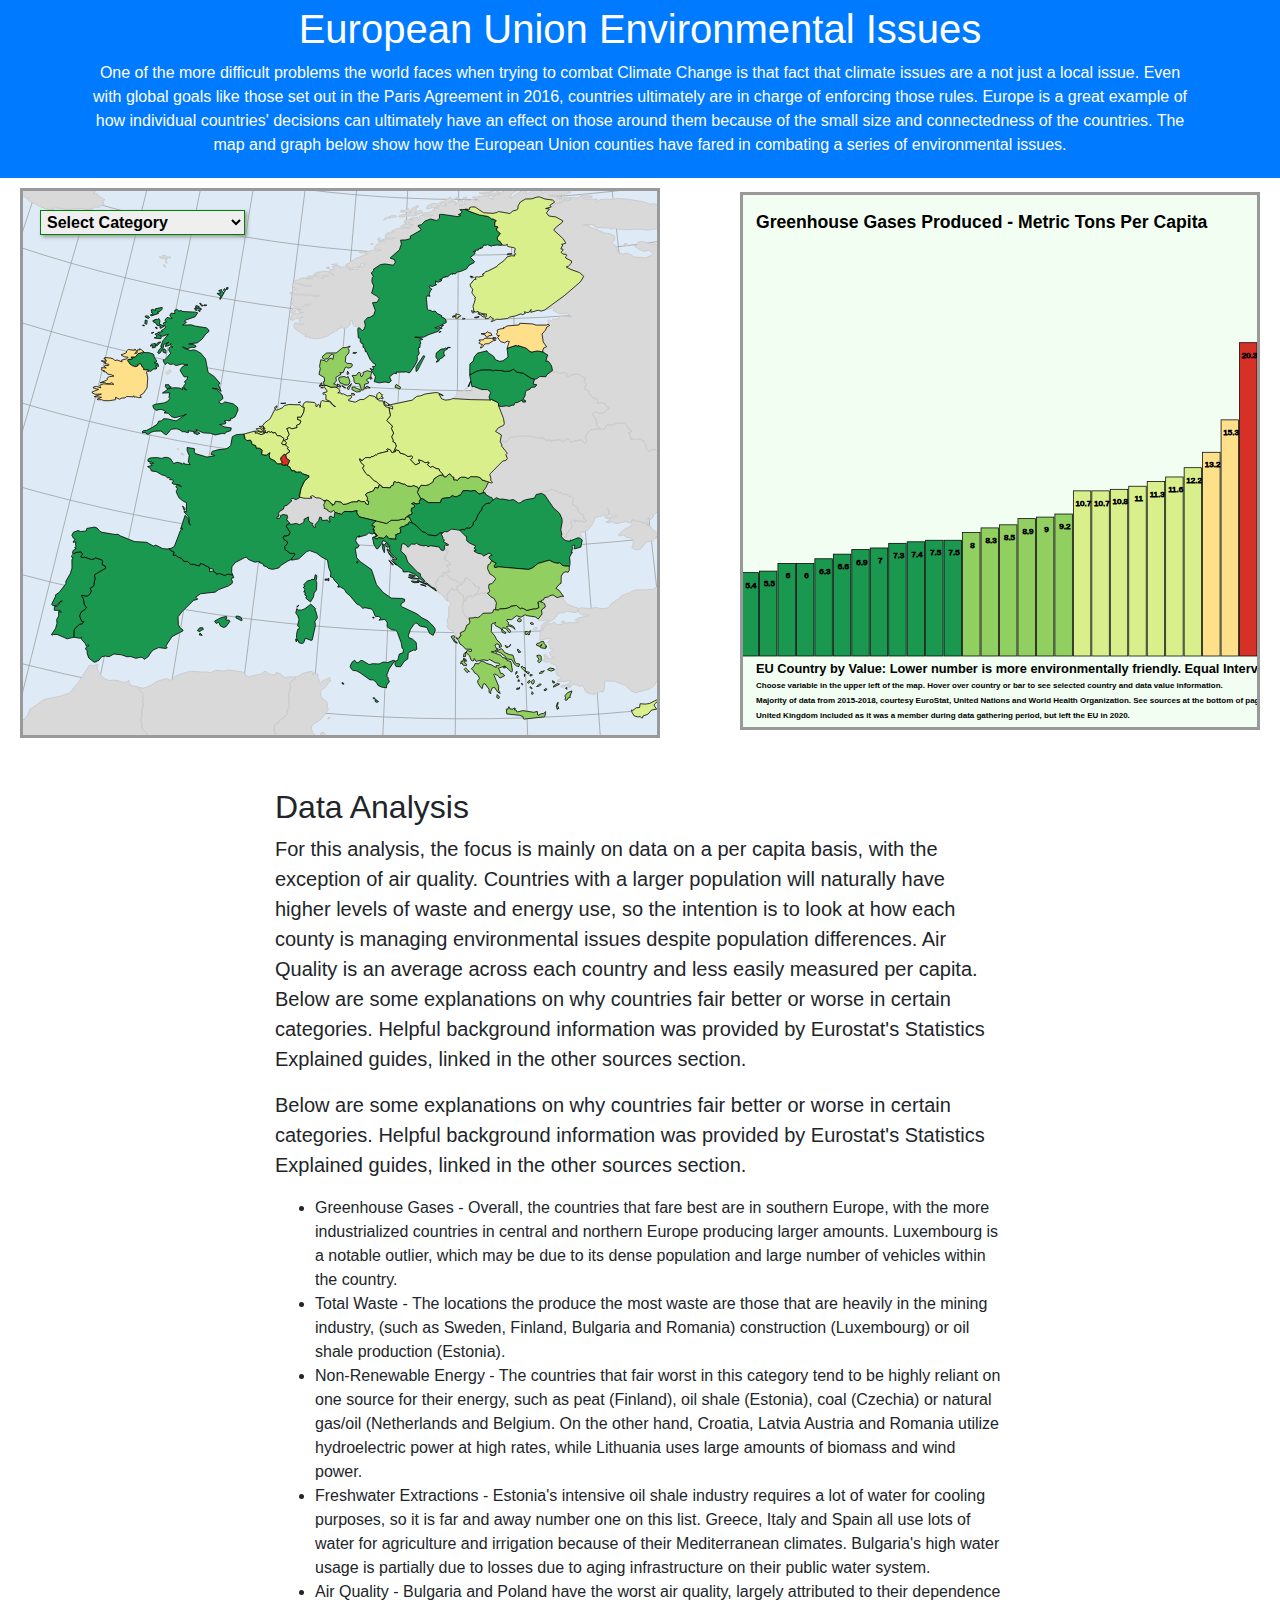
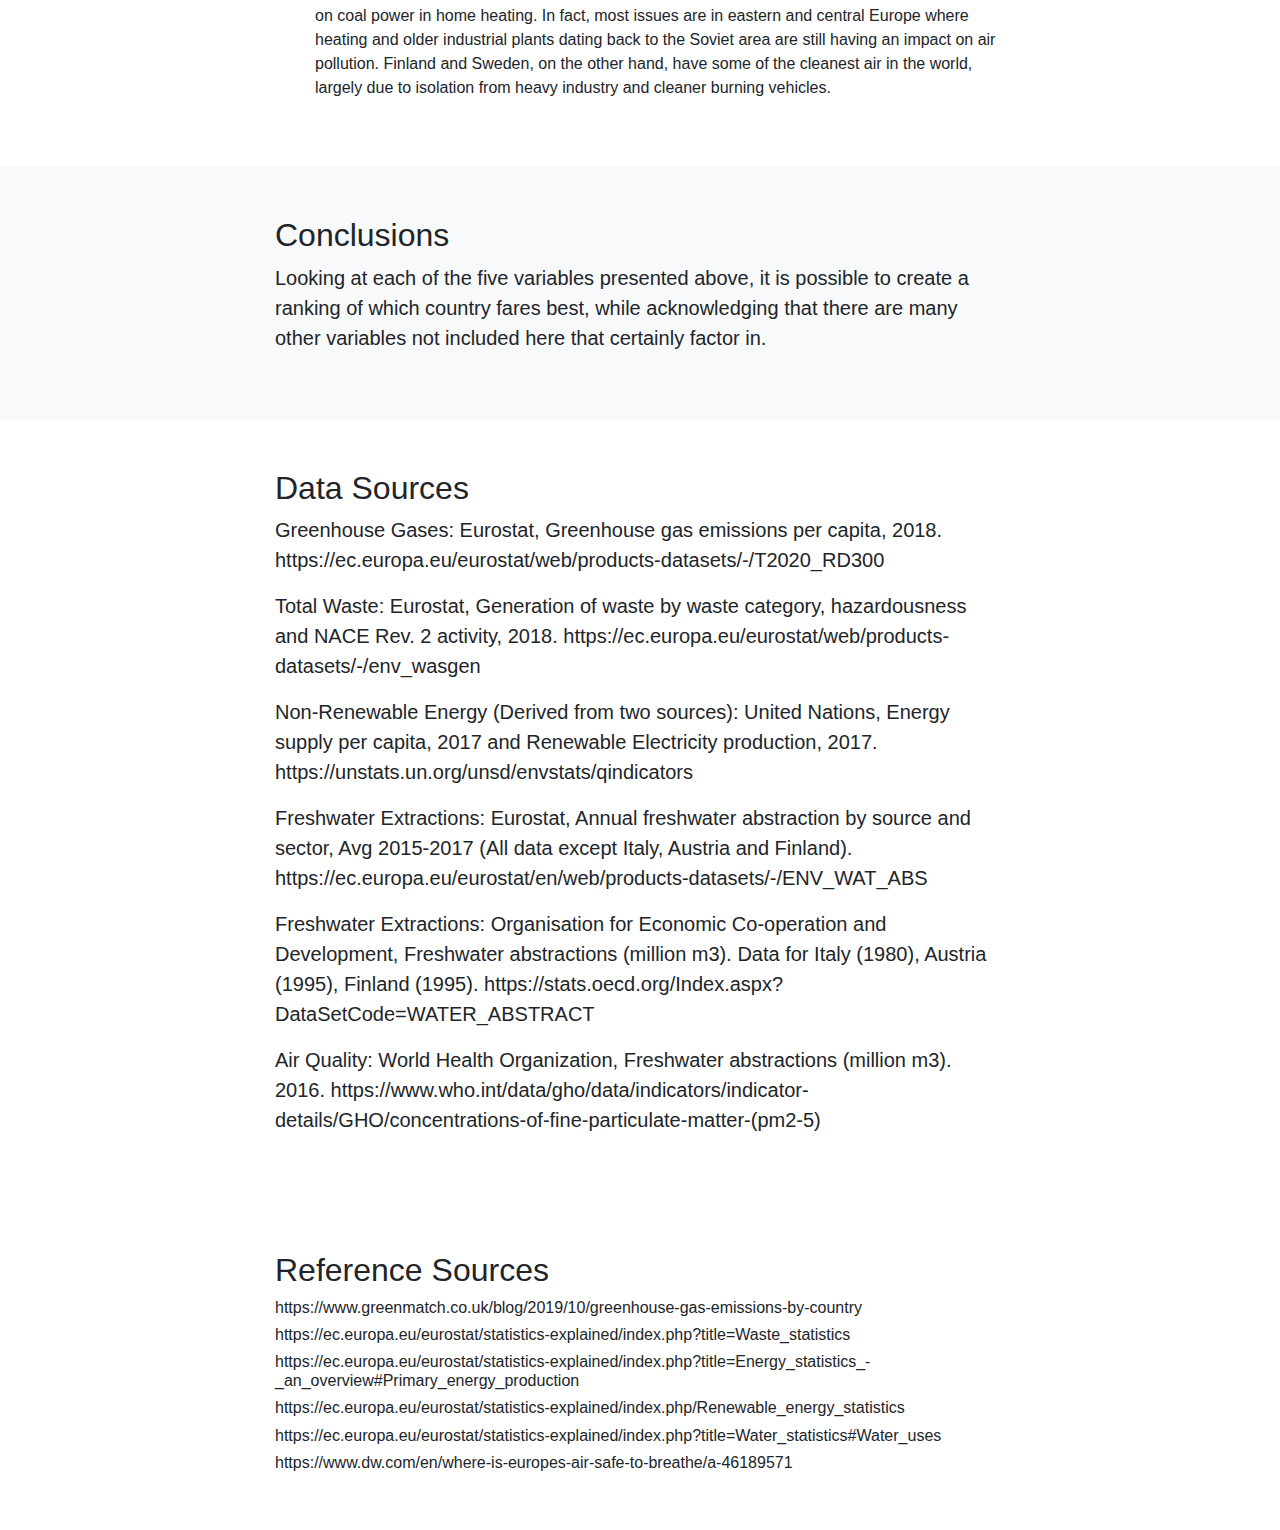
==== index.html @ 2bb3b0db "Remove Total Energy, Add Sources" ====
<!DOCTYPE html>
<html lang="en">
	<head>
		<meta charset="utf-8">
		<meta name="viewport" content="width=device-width">
        <meta name="description" content="">
        <meta name="author" content="">
		<title>EU Environmental Rankings</title>

		<!--put your external stylesheet links here-->
        <!-- Bootstrap core CSS -->
        <link href="vendor/bootstrap/css/bootstrap.min.css" rel="stylesheet">

  <!-- Custom styles for this template -->
        <link href="css/scrolling-nav.css" rel="stylesheet">
		<link rel="stylesheet" href="css/style.css">
		<!--[if IE<9]>
			<link rel="stylesheet" href="css/style.ie.css">
		<![endif]-->
	</head>

	<body>

        <header class="bg-primary text-white">
            <div class="container text-center">
                <h1>European Union Environmental Issues</h1>
                    
                <p id="Welcome"> One of the more difficult problems the world faces when trying to combat Climate Change is that fact that climate issues are a not just a local issue. Even with global goals like those set out in the Paris Agreement in 2016, countries ultimately are in charge of enforcing those rules. Europe is a great example of how individual countries' decisions can ultimately have an effect on those around them because of the small size and connectedness of the countries. The map and graph below show how the European Union counties have fared in combating a series of environmental issues.
              
            </div>
        </header>
        
        <div class="mapContainer">

        </div>
        
        <section id="about">
    <div class="container">
      <div class="row">
        <div class="col-lg-8 mx-auto">
          <h2>Data Analysis</h2>
          <p class="lead">For this analysis, the focus is mainly on data on a per capita basis, with the exception of air quality. Countries with a larger population will naturally have higher levels of waste and energy use, so the intention is to look at how each county is managing environmental issues despite population differences. Air Quality is an average across each country and less easily measured per capita. Below are some explanations on why countries fair better or worse in certain categories. Helpful background information was provided by Eurostat's Statistics Explained guides, linked in the other sources section.</p>
        
          <p class="lead">Below are some explanations on why countries fair better or worse in certain categories. Helpful background information was provided by Eurostat's Statistics Explained guides, linked in the other sources section.</p>
            
          <ul>
            <li>Greenhouse Gases - Overall, the countries that fare best are in southern Europe, with the more industrialized countries in central and northern Europe producing larger amounts. Luxembourg is a notable  outlier, which may be due to its dense population and large number of vehicles within the country.</li>
              
            <li>Total Waste - The locations the produce the most waste are those that are heavily in the mining industry, (such as Sweden, Finland, Bulgaria and Romania) construction (Luxembourg) or oil shale production (Estonia).</li>
              
            <li>Non-Renewable Energy - The countries that fair worst in this category tend to be highly reliant on one source for their energy, such as peat (Finland), oil shale (Estonia), coal (Czechia) or natural gas/oil (Netherlands and Belgium. On the other hand, Croatia, Latvia Austria and Romania utilize hydroelectric power at high rates, while Lithuania uses large amounts of biomass and wind power. </li>
              
            <li>Freshwater Extractions - Estonia's intensive oil shale industry requires a lot of water for cooling purposes, so it is far and away number one on this list. Greece, Italy and Spain all use lots of water for agriculture and irrigation because of their Mediterranean climates. Bulgaria's high water usage is partially due to losses due to aging infrastructure on their public water system.</li>
            
            <li>Air Quality - Bulgaria and Poland have the worst air quality, largely attributed to their dependence on coal power in home heating. In fact, most issues are in eastern and central Europe where heating and older industrial plants dating back to the Soviet area are still having an impact on air pollution. Finland and Sweden, on the other hand, have some of the cleanest air in the world, largely due to isolation from heavy industry and cleaner burning vehicles.</li>
            
          </ul>
        </div>
      </div>
    </div>
  </section>
        
    <section id="services" class="bg-light">
    <div class="container">
      <div class="row">
        <div class="col-lg-8 mx-auto">
          <h2>Conclusions</h2>
          <p class="lead">Looking at each of the five variables presented above, it is possible to create a ranking of which country fares best, while acknowledging that there are many other variables not included here that certainly factor in.</p>
        </div>
      </div>
    </div>
  </section>
        
<section id="contact">
    <div class="container">
      <div class="row">
        <div class="col-lg-8 mx-auto">
          <h2>Data Sources</h2>
          <p class="lead">Greenhouse Gases: Eurostat, Greenhouse gas emissions per capita, 2018. https://ec.europa.eu/eurostat/web/products-datasets/-/T2020_RD300 </p>
          <p class="lead">Total Waste: Eurostat, Generation of waste by waste category, hazardousness and NACE Rev. 2 activity, 2018. https://ec.europa.eu/eurostat/web/products-datasets/-/env_wasgen </p>
          <p class="lead">Non-Renewable Energy (Derived from two sources): United Nations, Energy supply per capita, 2017 and Renewable Electricity production, 2017. https://unstats.un.org/unsd/envstats/qindicators</p>
          <p class="lead">Freshwater Extractions: Eurostat, Annual freshwater abstraction by source and sector, Avg 2015-2017 (All data except Italy, Austria and Finland). https://ec.europa.eu/eurostat/en/web/products-datasets/-/ENV_WAT_ABS</p> 
          <p class="lead">Freshwater Extractions: Organisation for Economic Co-operation and Development, Freshwater abstractions (million m3). Data for Italy (1980), Austria (1995), Finland (1995). https://stats.oecd.org/Index.aspx?DataSetCode=WATER_ABSTRACT</p>
          <p class="lead">Air Quality: World Health Organization, Freshwater abstractions (million m3). 2016. https://www.who.int/data/gho/data/indicators/indicator-details/GHO/concentrations-of-fine-particulate-matter-(pm2-5)</p>
          
            
        </div>
      </div>
    </div>
  </section>
        
<section id="contact">
    <div class="container">
      <div class="row">
        <div class="col-lg-8 mx-auto">
          <h2>Reference Sources</h2>
          <p class="h6">https://www.greenmatch.co.uk/blog/2019/10/greenhouse-gas-emissions-by-country</p>
          <p class="h6">https://ec.europa.eu/eurostat/statistics-explained/index.php?title=Waste_statistics</p>
          <p class="h6">https://ec.europa.eu/eurostat/statistics-explained/index.php?title=Energy_statistics_-_an_overview#Primary_energy_production</p>
          <p class="h6">https://ec.europa.eu/eurostat/statistics-explained/index.php/Renewable_energy_statistics</p>
          <p class="h6">https://ec.europa.eu/eurostat/statistics-explained/index.php?title=Water_statistics#Water_uses</p>
          <p class="h6">https://www.dw.com/en/where-is-europes-air-safe-to-breathe/a-46189571</p>
        </div>
      </div>
    </div>
  </section>
		<!--you can also use this space for internal scripts or stylesheets;
		place these within <script> or <style> tags-->

		<!--put your external script links here-->
		<script type="text/javascript" src="lib/jquery-3.5.1.js"></script>
        <script type="text/javascript" src="lib/d3_v4/d3.js"></script>
        <script type="text/javascript" src="lib/d3-queue/d3-queue.js"></script>
        <script type="text/javascript" src="lib/d3-collection/d3-collection.js"></script>
        <script type="text/javascript" src="lib/d3-request/d3-request.js"></script>
        <script type="text/javascript" src="lib/topojson/topojson.js"></script>
		<script type="text/javascript" src="js/main.js"></script>
	</body>
</html>
---- css/scrolling-nav.css ----
/*!
 * Start Bootstrap - Scrolling Nav (https://startbootstrap.com/template/scrolling-nav)
 * Copyright 2013-2020 Start Bootstrap
 * Licensed under MIT (https://github.com/StartBootstrap/startbootstrap-scrolling-nav/blob/master/LICENSE)
 */
header {
  padding: 5px 0 5px;
}

section {
  padding: 50px 0;
}
---- css/style.css ----
/* Stylesheet by Greg Grube, 2020 */
.regional {
    fill: #d9d9d9;
    stroke: #CCC;
    stroke-width: 1px;
}

.EuropeanUnionCountries {
    stroke: #000;
    stroke-width: 0.75px;
    stroke-linecap: round;
}

.gratLines {
    fill: none;
    stroke: #999;
    stroke-width: 0.75px;
}

.gratBackground {
    fill: #deebf7;
}

.map {
    border: medium solid #999;
    margin: 10px 0 0 20px;
}

.chart {
    float: right;
    margin: 10px 20px 0 0;
}

.numbers {
    fill: black;
    stroke: #000;
    stroke-width: 0.75px;
    font-family: sans-serif;
    font-size: 0.5em;
}

.bar {
    fill: black;
    stroke: #000;
    stroke-width: 0.75px;
    font-family: sans-serif;
    font-size: 0.5em;
}

.chartTitle {
    font-family: sans-serif;
    font-size: 1.1em;
    font-weight: bold;
}

.chartLegend {
    font-family: sans-serif;
    font-size: .8em;
    font-weight: bold;
    text-align: center
}

.chartLegend2 {
    font-family: sans-serif;
    font-size: .50em;
    font-weight: bold;
}

.chartLegend3 {
    font-family: sans-serif;
    font-size: .50em;
    font-weight: bold;
}
.chartBackground {
    fill: rgba(128,248,128,.1);
}

.chartFrame {
    fill: none;
    stroke: #999;
    stroke-width: 3px;
    shape-rendering: crispEdges;
}

.axis path,
.axis line {
    fill: none;
    stroke: #999;
    stroke-width: 1px;
    shape-rendering: crispEdges;
}

.axis text {
    font-family: sans-serif;
    font-size: 0.8em;
    fill: #999;
}

.dropdown {
    position: absolute;
    top: 210px;
    left: 40px;
    z-index: 10;
    font-family: sans-serif;
    font-size: 1em;
    font-weight: bold;
    padding: 2px;
    border: 1px solid green;
    box-shadow: 2px 2px 4px #999;
}

option {
    font-weight: normal;
}

.infolabel {
    position: absolute;
    height: 70px;
    min-width: 100px;
    color: lightgreen;
    background-color: #013220;
    border: solid thin darkseagreen;
    padding: 5px 10px;
}

.infolabel h2 {
    margin: 0 20px 0 0;
    padding: 0;
    display: inline-block;
    line-height: 1em;
}
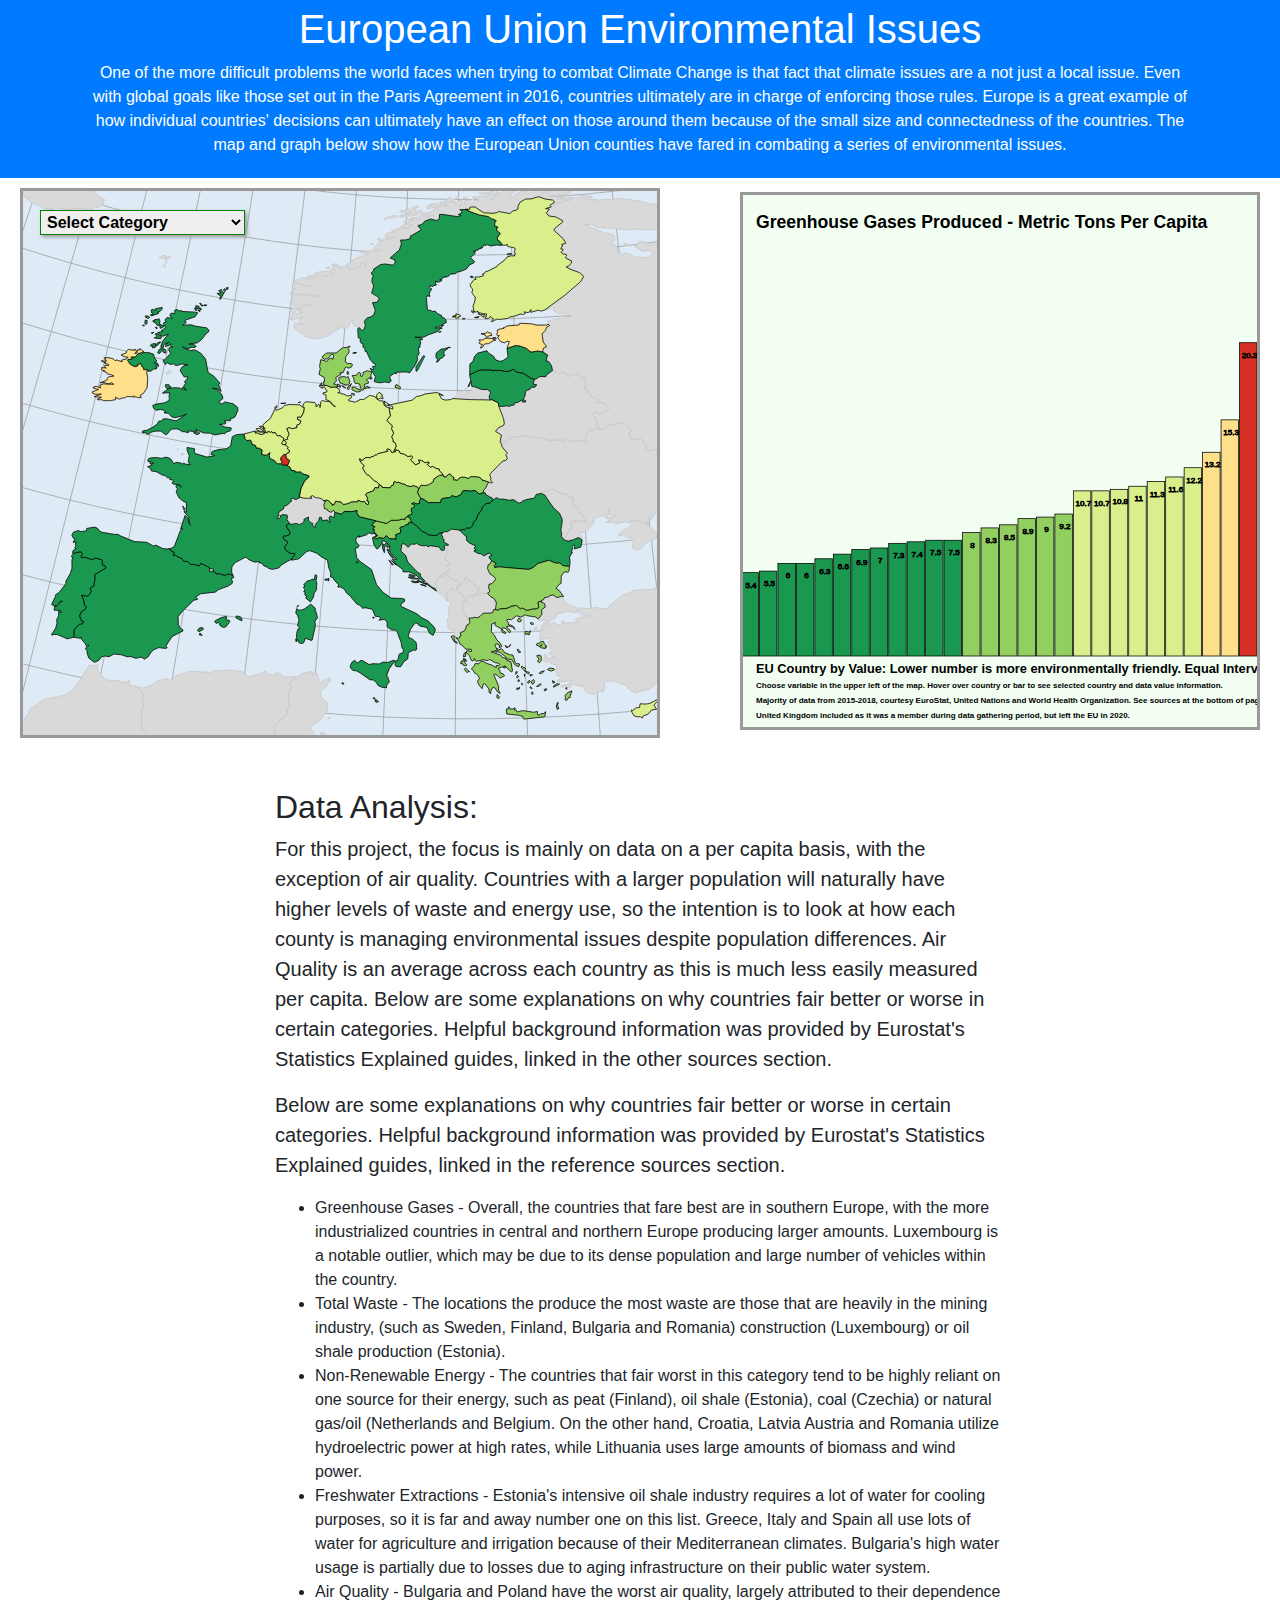
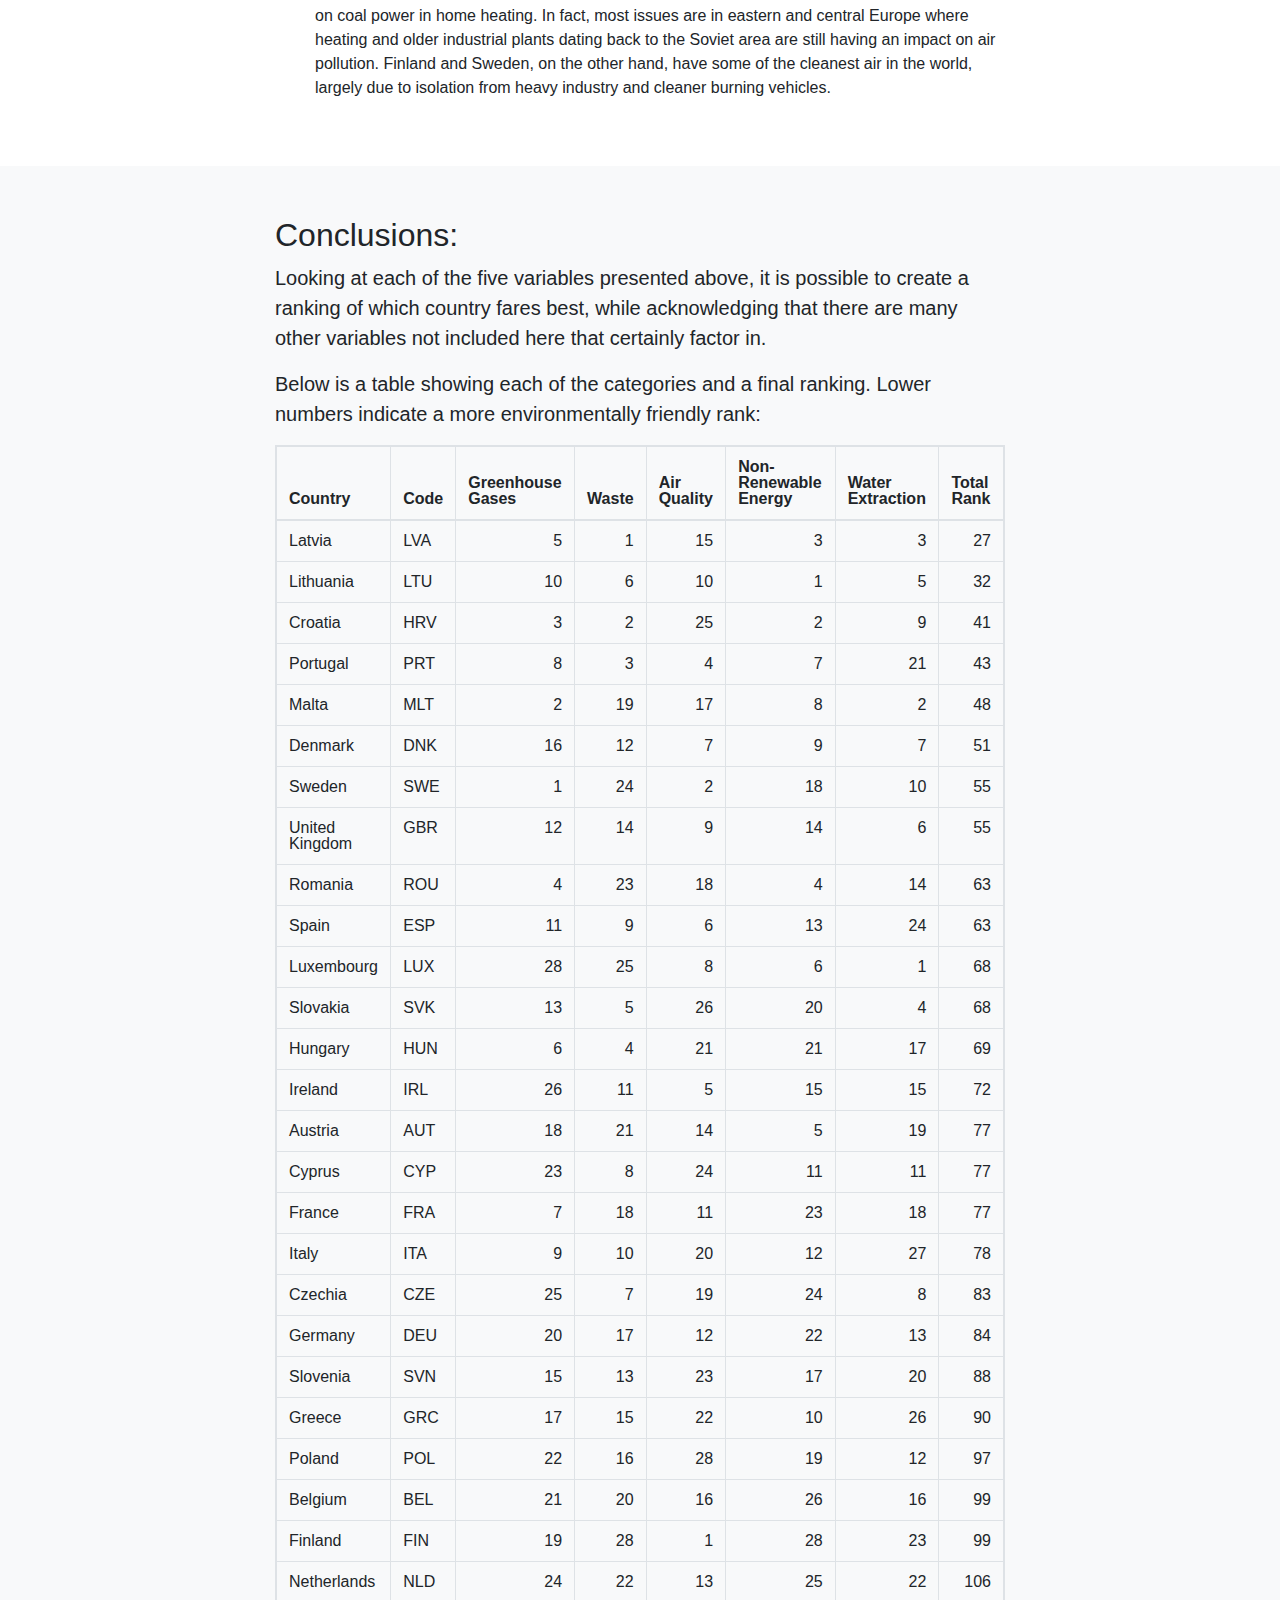
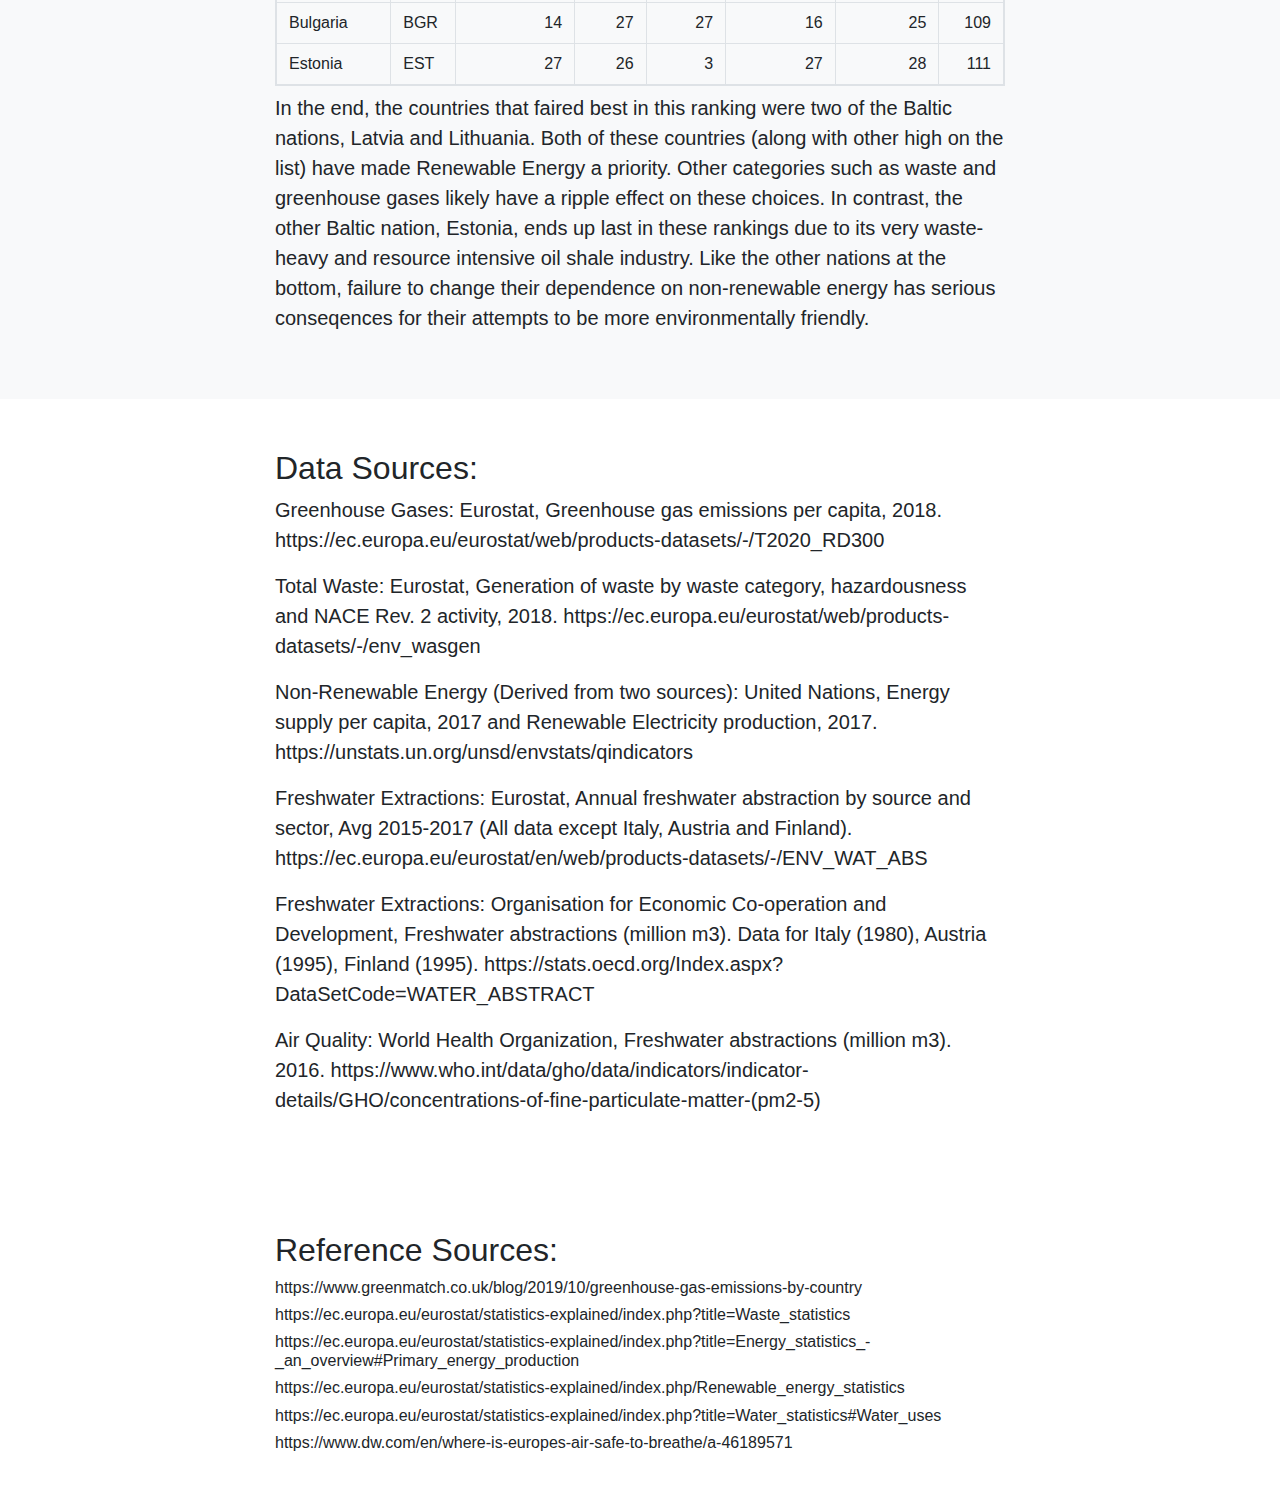
==== commit 86eb9d63: "Add in rank table and information" ====
--- a/index.html
+++ b/index.html
@@ -38,10 +38,10 @@
     <div class="container">
       <div class="row">
         <div class="col-lg-8 mx-auto">
-          <h2>Data Analysis</h2>
-          <p class="lead">For this analysis, the focus is mainly on data on a per capita basis, with the exception of air quality. Countries with a larger population will naturally have higher levels of waste and energy use, so the intention is to look at how each county is managing environmental issues despite population differences. Air Quality is an average across each country and less easily measured per capita. Below are some explanations on why countries fair better or worse in certain categories. Helpful background information was provided by Eurostat's Statistics Explained guides, linked in the other sources section.</p>
-        
-          <p class="lead">Below are some explanations on why countries fair better or worse in certain categories. Helpful background information was provided by Eurostat's Statistics Explained guides, linked in the other sources section.</p>
+          <h2>Data Analysis:</h2>
+          <p class="lead">For this project, the focus is mainly on data on a per capita basis, with the exception of air quality. Countries with a larger population will naturally have higher levels of waste and energy use, so the intention is to look at how each county is managing environmental issues despite population differences. Air Quality is an average across each country as this is much less easily measured per capita. Below are some explanations on why countries fair better or worse in certain categories. Helpful background information was provided by Eurostat's Statistics Explained guides, linked in the other sources section.</p>
+        
+          <p class="lead">Below are some explanations on why countries fair better or worse in certain categories. Helpful background information was provided by Eurostat's Statistics Explained guides, linked in the reference sources section.</p>
             
           <ul>
             <li>Greenhouse Gases - Overall, the countries that fare best are in southern Europe, with the more industrialized countries in central and northern Europe producing larger amounts. Luxembourg is a notable  outlier, which may be due to its dense population and large number of vehicles within the country.</li>
@@ -64,8 +64,305 @@
     <div class="container">
       <div class="row">
         <div class="col-lg-8 mx-auto">
-          <h2>Conclusions</h2>
+          <h2>Conclusions:</h2>
           <p class="lead">Looking at each of the five variables presented above, it is possible to create a ranking of which country fares best, while acknowledging that there are many other variables not included here that certainly factor in.</p>
+          
+          <p class="lead">Below is a table showing each of the categories and a final ranking. Lower numbers indicate a more environmentally friendly rank:</p>
+            
+                     <table class="table table-bordered">
+            <thead><tr><th title="Field #1">Country</th>
+            <th title="Field #2">Code</th>
+            <th title="Field #3">Greenhouse Gases</th>
+            <th title="Field #4">Waste</th>
+            <th title="Field #5">Air Quality</th>
+            <th title="Field #6">Non-Renewable Energy</th>
+            <th title="Field #7">Water Extraction</th>
+            <th title="Field #8">Total Rank</th>
+            </tr></thead>
+            <tbody><tr>
+            <td>Latvia</td>
+            <td>LVA</td>
+            <td align="right">5</td>
+            <td align="right">1</td>
+            <td align="right">15</td>
+            <td align="right">3</td>
+            <td align="right">3</td>
+            <td align="right">27</td>
+            </tr>
+            <tr>
+            <td>Lithuania</td>
+            <td>LTU</td>
+            <td align="right">10</td>
+            <td align="right">6</td>
+            <td align="right">10</td>
+            <td align="right">1</td>
+            <td align="right">5</td>
+            <td align="right">32</td>
+            </tr>
+            <tr>
+            <td>Croatia</td>
+            <td>HRV</td>
+            <td align="right">3</td>
+            <td align="right">2</td>
+            <td align="right">25</td>
+            <td align="right">2</td>
+            <td align="right">9</td>
+            <td align="right">41</td>
+            </tr>
+            <tr>
+            <td>Portugal</td>
+            <td>PRT</td>
+            <td align="right">8</td>
+            <td align="right">3</td>
+            <td align="right">4</td>
+            <td align="right">7</td>
+            <td align="right">21</td>
+            <td align="right">43</td>
+            </tr>
+            <tr>
+            <td>Malta</td>
+            <td>MLT</td>
+            <td align="right">2</td>
+            <td align="right">19</td>
+            <td align="right">17</td>
+            <td align="right">8</td>
+            <td align="right">2</td>
+            <td align="right">48</td>
+            </tr>
+            <tr>
+            <td>Denmark</td>
+            <td>DNK</td>
+            <td align="right">16</td>
+            <td align="right">12</td>
+            <td align="right">7</td>
+            <td align="right">9</td>
+            <td align="right">7</td>
+            <td align="right">51</td>
+            </tr>
+            <tr>
+            <td>Sweden</td>
+            <td>SWE</td>
+            <td align="right">1</td>
+            <td align="right">24</td>
+            <td align="right">2</td>
+            <td align="right">18</td>
+            <td align="right">10</td>
+            <td align="right">55</td>
+            </tr>
+            <tr>
+            <td>United Kingdom</td>
+            <td>GBR</td>
+            <td align="right">12</td>
+            <td align="right">14</td>
+            <td align="right">9</td>
+            <td align="right">14</td>
+            <td align="right">6</td>
+            <td align="right">55</td>
+            </tr>
+            <tr>
+            <td>Romania</td>
+            <td>ROU</td>
+            <td align="right">4</td>
+            <td align="right">23</td>
+            <td align="right">18</td>
+            <td align="right">4</td>
+            <td align="right">14</td>
+            <td align="right">63</td>
+            </tr>
+            <tr>
+            <td>Spain</td>
+            <td>ESP</td>
+            <td align="right">11</td>
+            <td align="right">9</td>
+            <td align="right">6</td>
+            <td align="right">13</td>
+            <td align="right">24</td>
+            <td align="right">63</td>
+            </tr>
+            <tr>
+            <td>Luxembourg</td>
+            <td>LUX</td>
+            <td align="right">28</td>
+            <td align="right">25</td>
+            <td align="right">8</td>
+            <td align="right">6</td>
+            <td align="right">1</td>
+            <td align="right">68</td>
+            </tr>
+            <tr>
+            <td>Slovakia</td>
+            <td>SVK</td>
+            <td align="right">13</td>
+            <td align="right">5</td>
+            <td align="right">26</td>
+            <td align="right">20</td>
+            <td align="right">4</td>
+            <td align="right">68</td>
+            </tr>
+            <tr>
+            <td>Hungary</td>
+            <td>HUN</td>
+            <td align="right">6</td>
+            <td align="right">4</td>
+            <td align="right">21</td>
+            <td align="right">21</td>
+            <td align="right">17</td>
+            <td align="right">69</td>
+            </tr>
+            <tr>
+            <td>Ireland</td>
+            <td>IRL</td>
+            <td align="right">26</td>
+            <td align="right">11</td>
+            <td align="right">5</td>
+            <td align="right">15</td>
+            <td align="right">15</td>
+            <td align="right">72</td>
+            </tr>
+            <tr>
+            <td>Austria</td>
+            <td>AUT</td>
+            <td align="right">18</td>
+            <td align="right">21</td>
+            <td align="right">14</td>
+            <td align="right">5</td>
+            <td align="right">19</td>
+            <td align="right">77</td>
+            </tr>
+            <tr>
+            <td>Cyprus</td>
+            <td>CYP</td>
+            <td align="right">23</td>
+            <td align="right">8</td>
+            <td align="right">24</td>
+            <td align="right">11</td>
+            <td align="right">11</td>
+            <td align="right">77</td>
+            </tr>
+            <tr>
+            <td>France</td>
+            <td>FRA</td>
+            <td align="right">7</td>
+            <td align="right">18</td>
+            <td align="right">11</td>
+            <td align="right">23</td>
+            <td align="right">18</td>
+            <td align="right">77</td>
+            </tr>
+            <tr>
+            <td>Italy</td>
+            <td>ITA</td>
+            <td align="right">9</td>
+            <td align="right">10</td>
+            <td align="right">20</td>
+            <td align="right">12</td>
+            <td align="right">27</td>
+            <td align="right">78</td>
+            </tr>
+            <tr>
+            <td>Czechia</td>
+            <td>CZE</td>
+            <td align="right">25</td>
+            <td align="right">7</td>
+            <td align="right">19</td>
+            <td align="right">24</td>
+            <td align="right">8</td>
+            <td align="right">83</td>
+            </tr>
+            <tr>
+            <td>Germany</td>
+            <td>DEU</td>
+            <td align="right">20</td>
+            <td align="right">17</td>
+            <td align="right">12</td>
+            <td align="right">22</td>
+            <td align="right">13</td>
+            <td align="right">84</td>
+            </tr>
+            <tr>
+            <td>Slovenia</td>
+            <td>SVN</td>
+            <td align="right">15</td>
+            <td align="right">13</td>
+            <td align="right">23</td>
+            <td align="right">17</td>
+            <td align="right">20</td>
+            <td align="right">88</td>
+            </tr>
+            <tr>
+            <td>Greece</td>
+            <td>GRC</td>
+            <td align="right">17</td>
+            <td align="right">15</td>
+            <td align="right">22</td>
+            <td align="right">10</td>
+            <td align="right">26</td>
+            <td align="right">90</td>
+            </tr>
+            <tr>
+            <td>Poland</td>
+            <td>POL</td>
+            <td align="right">22</td>
+            <td align="right">16</td>
+            <td align="right">28</td>
+            <td align="right">19</td>
+            <td align="right">12</td>
+            <td align="right">97</td>
+            </tr>
+            <tr>
+            <td>Belgium</td>
+            <td>BEL</td>
+            <td align="right">21</td>
+            <td align="right">20</td>
+            <td align="right">16</td>
+            <td align="right">26</td>
+            <td align="right">16</td>
+            <td align="right">99</td>
+            </tr>
+            <tr>
+            <td>Finland</td>
+            <td>FIN</td>
+            <td align="right">19</td>
+            <td align="right">28</td>
+            <td align="right">1</td>
+            <td align="right">28</td>
+            <td align="right">23</td>
+            <td align="right">99</td>
+            </tr>
+            <tr>
+            <td>Netherlands</td>
+            <td>NLD</td>
+            <td align="right">24</td>
+            <td align="right">22</td>
+            <td align="right">13</td>
+            <td align="right">25</td>
+            <td align="right">22</td>
+            <td align="right">106</td>
+            </tr>
+            <tr>
+            <td>Bulgaria</td>
+            <td>BGR</td>
+            <td align="right">14</td>
+            <td align="right">27</td>
+            <td align="right">27</td>
+            <td align="right">16</td>
+            <td align="right">25</td>
+            <td align="right">109</td>
+            </tr>
+            <tr>
+            <td>Estonia</td>
+            <td>EST</td>
+            <td align="right">27</td>
+            <td align="right">26</td>
+            <td align="right">3</td>
+            <td align="right">27</td>
+            <td align="right">28</td>
+            <td align="right">111</td>
+            </tr>
+            </tbody></table>
+            
+            <p class="lead">In the end, the countries that faired best in this ranking were two of the Baltic nations, Latvia and Lithuania. Both of these countries (along with other high on the list) have made Renewable Energy a priority. Other categories such as waste and greenhouse gases likely have a ripple effect on these choices. In contrast, the other Baltic nation, Estonia, ends up last in these rankings due to its very waste-heavy and resource intensive oil shale industry. Like the other nations at the bottom, failure to change their dependence on non-renewable energy has serious conseqences for their attempts to be more environmentally friendly. </p>
+    
         </div>
       </div>
     </div>
@@ -75,7 +372,7 @@
     <div class="container">
       <div class="row">
         <div class="col-lg-8 mx-auto">
-          <h2>Data Sources</h2>
+          <h2>Data Sources:</h2>
           <p class="lead">Greenhouse Gases: Eurostat, Greenhouse gas emissions per capita, 2018. https://ec.europa.eu/eurostat/web/products-datasets/-/T2020_RD300 </p>
           <p class="lead">Total Waste: Eurostat, Generation of waste by waste category, hazardousness and NACE Rev. 2 activity, 2018. https://ec.europa.eu/eurostat/web/products-datasets/-/env_wasgen </p>
           <p class="lead">Non-Renewable Energy (Derived from two sources): United Nations, Energy supply per capita, 2017 and Renewable Electricity production, 2017. https://unstats.un.org/unsd/envstats/qindicators</p>
@@ -93,7 +390,7 @@
     <div class="container">
       <div class="row">
         <div class="col-lg-8 mx-auto">
-          <h2>Reference Sources</h2>
+          <h2>Reference Sources:</h2>
           <p class="h6">https://www.greenmatch.co.uk/blog/2019/10/greenhouse-gas-emissions-by-country</p>
           <p class="h6">https://ec.europa.eu/eurostat/statistics-explained/index.php?title=Waste_statistics</p>
           <p class="h6">https://ec.europa.eu/eurostat/statistics-explained/index.php?title=Energy_statistics_-_an_overview#Primary_energy_production</p>
--- a/css/style.css
+++ b/css/style.css
@@ -128,4 +128,11 @@
     padding: 0;
     display: inline-block;
     line-height: 1em;
+}
+
+.table {
+    margin: 0 0px 0 0;
+    padding: 0;
+    display: inline-block;
+    line-height: 1em;
 }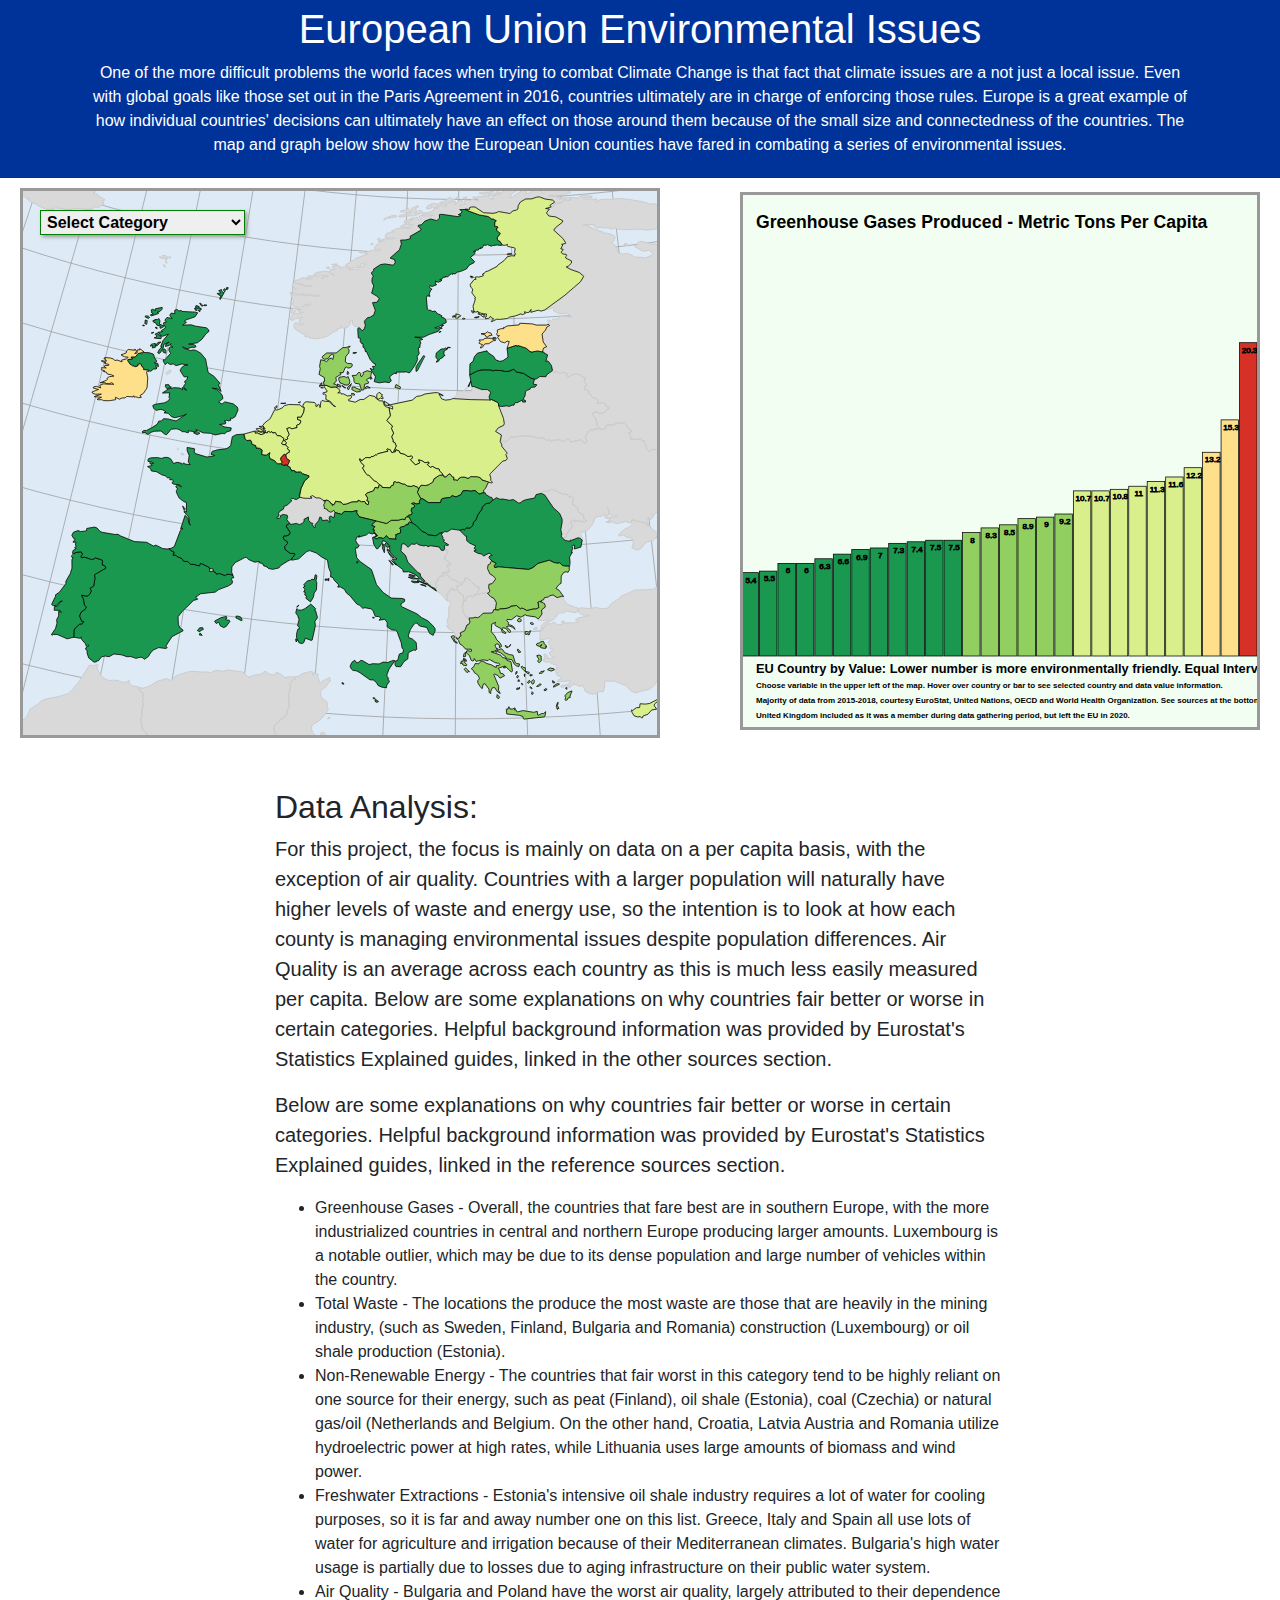
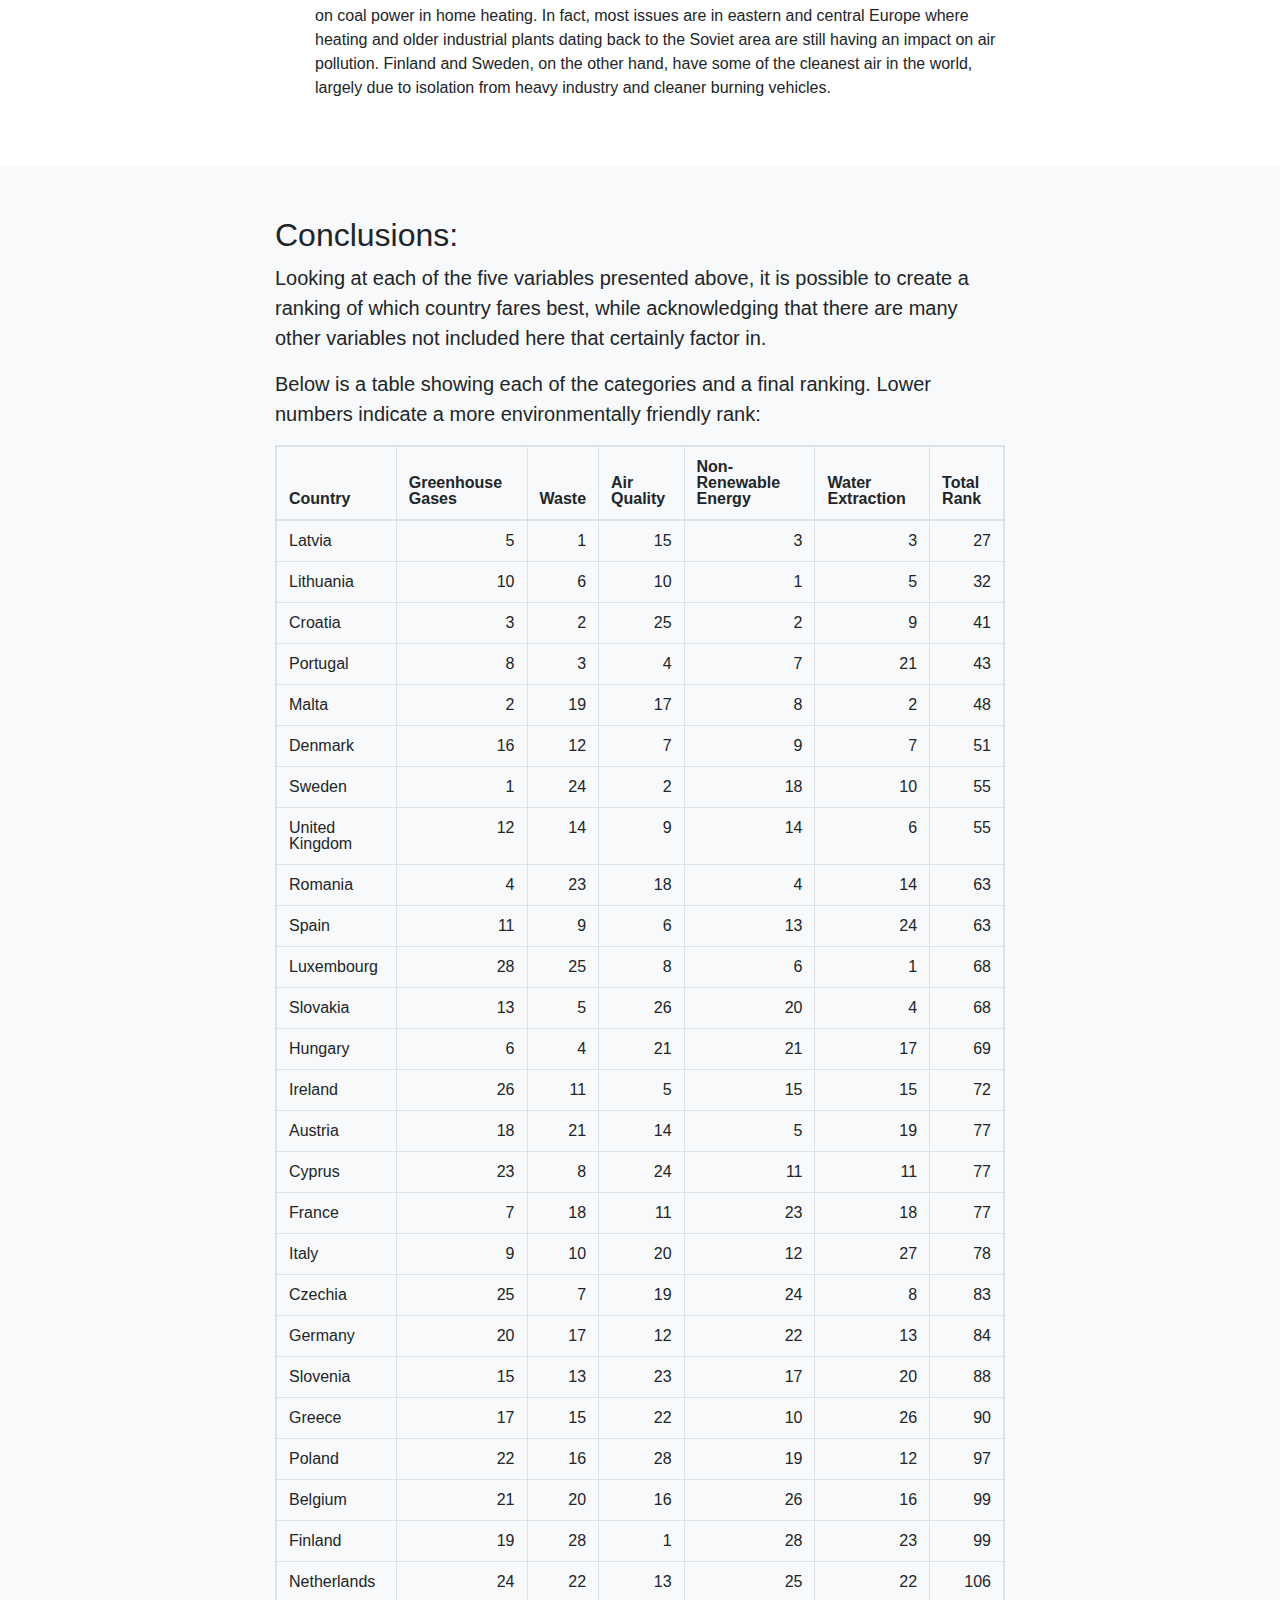
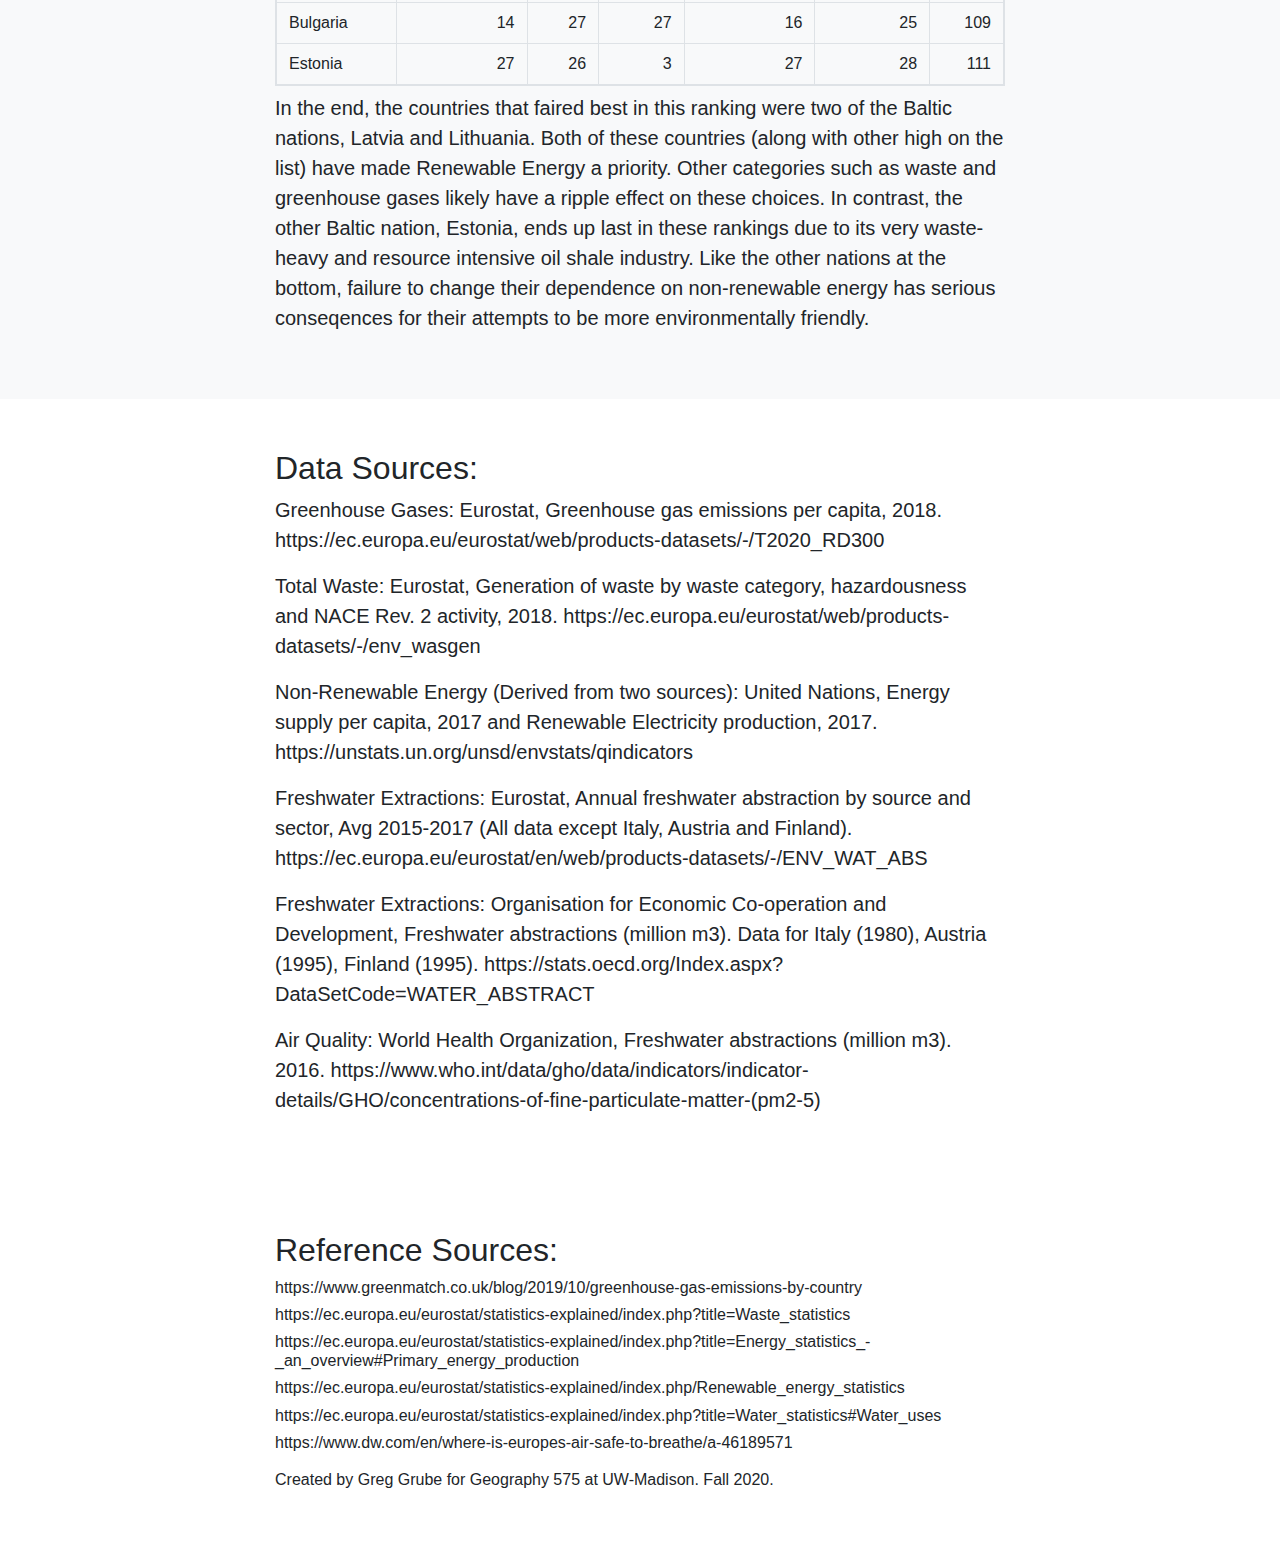
==== commit 356499d2: "Add images, change colors" ====
--- a/index.html
+++ b/index.html
@@ -17,6 +17,7 @@
 		<!--[if IE<9]>
 			<link rel="stylesheet" href="css/style.ie.css">
 		<![endif]-->
+        
 	</head>
 
 	<body>
@@ -71,7 +72,7 @@
             
                      <table class="table table-bordered">
             <thead><tr><th title="Field #1">Country</th>
-            <th title="Field #2">Code</th>
+            
             <th title="Field #3">Greenhouse Gases</th>
             <th title="Field #4">Waste</th>
             <th title="Field #5">Air Quality</th>
@@ -81,7 +82,7 @@
             </tr></thead>
             <tbody><tr>
             <td>Latvia</td>
-            <td>LVA</td>
+          
             <td align="right">5</td>
             <td align="right">1</td>
             <td align="right">15</td>
@@ -91,7 +92,7 @@
             </tr>
             <tr>
             <td>Lithuania</td>
-            <td>LTU</td>
+            
             <td align="right">10</td>
             <td align="right">6</td>
             <td align="right">10</td>
@@ -101,7 +102,7 @@
             </tr>
             <tr>
             <td>Croatia</td>
-            <td>HRV</td>
+            
             <td align="right">3</td>
             <td align="right">2</td>
             <td align="right">25</td>
@@ -111,7 +112,7 @@
             </tr>
             <tr>
             <td>Portugal</td>
-            <td>PRT</td>
+           
             <td align="right">8</td>
             <td align="right">3</td>
             <td align="right">4</td>
@@ -121,7 +122,7 @@
             </tr>
             <tr>
             <td>Malta</td>
-            <td>MLT</td>
+           
             <td align="right">2</td>
             <td align="right">19</td>
             <td align="right">17</td>
@@ -131,7 +132,7 @@
             </tr>
             <tr>
             <td>Denmark</td>
-            <td>DNK</td>
+           
             <td align="right">16</td>
             <td align="right">12</td>
             <td align="right">7</td>
@@ -141,7 +142,7 @@
             </tr>
             <tr>
             <td>Sweden</td>
-            <td>SWE</td>
+            
             <td align="right">1</td>
             <td align="right">24</td>
             <td align="right">2</td>
@@ -151,7 +152,7 @@
             </tr>
             <tr>
             <td>United Kingdom</td>
-            <td>GBR</td>
+           
             <td align="right">12</td>
             <td align="right">14</td>
             <td align="right">9</td>
@@ -161,7 +162,7 @@
             </tr>
             <tr>
             <td>Romania</td>
-            <td>ROU</td>
+            
             <td align="right">4</td>
             <td align="right">23</td>
             <td align="right">18</td>
@@ -171,7 +172,7 @@
             </tr>
             <tr>
             <td>Spain</td>
-            <td>ESP</td>
+           
             <td align="right">11</td>
             <td align="right">9</td>
             <td align="right">6</td>
@@ -181,7 +182,7 @@
             </tr>
             <tr>
             <td>Luxembourg</td>
-            <td>LUX</td>
+            
             <td align="right">28</td>
             <td align="right">25</td>
             <td align="right">8</td>
@@ -191,7 +192,7 @@
             </tr>
             <tr>
             <td>Slovakia</td>
-            <td>SVK</td>
+          
             <td align="right">13</td>
             <td align="right">5</td>
             <td align="right">26</td>
@@ -201,7 +202,7 @@
             </tr>
             <tr>
             <td>Hungary</td>
-            <td>HUN</td>
+           
             <td align="right">6</td>
             <td align="right">4</td>
             <td align="right">21</td>
@@ -211,7 +212,7 @@
             </tr>
             <tr>
             <td>Ireland</td>
-            <td>IRL</td>
+        
             <td align="right">26</td>
             <td align="right">11</td>
             <td align="right">5</td>
@@ -221,7 +222,7 @@
             </tr>
             <tr>
             <td>Austria</td>
-            <td>AUT</td>
+          
             <td align="right">18</td>
             <td align="right">21</td>
             <td align="right">14</td>
@@ -231,7 +232,7 @@
             </tr>
             <tr>
             <td>Cyprus</td>
-            <td>CYP</td>
+     
             <td align="right">23</td>
             <td align="right">8</td>
             <td align="right">24</td>
@@ -241,7 +242,7 @@
             </tr>
             <tr>
             <td>France</td>
-            <td>FRA</td>
+          
             <td align="right">7</td>
             <td align="right">18</td>
             <td align="right">11</td>
@@ -251,7 +252,7 @@
             </tr>
             <tr>
             <td>Italy</td>
-            <td>ITA</td>
+        
             <td align="right">9</td>
             <td align="right">10</td>
             <td align="right">20</td>
@@ -261,7 +262,7 @@
             </tr>
             <tr>
             <td>Czechia</td>
-            <td>CZE</td>
+         
             <td align="right">25</td>
             <td align="right">7</td>
             <td align="right">19</td>
@@ -271,7 +272,7 @@
             </tr>
             <tr>
             <td>Germany</td>
-            <td>DEU</td>
+          
             <td align="right">20</td>
             <td align="right">17</td>
             <td align="right">12</td>
@@ -281,7 +282,7 @@
             </tr>
             <tr>
             <td>Slovenia</td>
-            <td>SVN</td>
+         
             <td align="right">15</td>
             <td align="right">13</td>
             <td align="right">23</td>
@@ -291,7 +292,7 @@
             </tr>
             <tr>
             <td>Greece</td>
-            <td>GRC</td>
+           
             <td align="right">17</td>
             <td align="right">15</td>
             <td align="right">22</td>
@@ -301,7 +302,7 @@
             </tr>
             <tr>
             <td>Poland</td>
-            <td>POL</td>
+          
             <td align="right">22</td>
             <td align="right">16</td>
             <td align="right">28</td>
@@ -311,7 +312,7 @@
             </tr>
             <tr>
             <td>Belgium</td>
-            <td>BEL</td>
+        
             <td align="right">21</td>
             <td align="right">20</td>
             <td align="right">16</td>
@@ -321,7 +322,7 @@
             </tr>
             <tr>
             <td>Finland</td>
-            <td>FIN</td>
+           
             <td align="right">19</td>
             <td align="right">28</td>
             <td align="right">1</td>
@@ -331,7 +332,7 @@
             </tr>
             <tr>
             <td>Netherlands</td>
-            <td>NLD</td>
+         
             <td align="right">24</td>
             <td align="right">22</td>
             <td align="right">13</td>
@@ -341,7 +342,7 @@
             </tr>
             <tr>
             <td>Bulgaria</td>
-            <td>BGR</td>
+           
             <td align="right">14</td>
             <td align="right">27</td>
             <td align="right">27</td>
@@ -351,7 +352,7 @@
             </tr>
             <tr>
             <td>Estonia</td>
-            <td>EST</td>
+          
             <td align="right">27</td>
             <td align="right">26</td>
             <td align="right">3</td>
@@ -397,6 +398,8 @@
           <p class="h6">https://ec.europa.eu/eurostat/statistics-explained/index.php/Renewable_energy_statistics</p>
           <p class="h6">https://ec.europa.eu/eurostat/statistics-explained/index.php?title=Water_statistics#Water_uses</p>
           <p class="h6">https://www.dw.com/en/where-is-europes-air-safe-to-breathe/a-46189571</p>
+          <p></p>  
+          <p class="h7">Created by Greg Grube for Geography 575 at UW-Madison. Fall 2020.</p>
         </div>
       </div>
     </div>
--- a/css/style.css
+++ b/css/style.css
@@ -135,4 +135,12 @@
     padding: 0;
     display: inline-block;
     line-height: 1em;
+}
+
+.bg-primary {
+  background: url('https://upload.wikimedia.org/wikipedia/commons/b/b7/Flag_of_Europe.svg');
+  background-repeat: no-repeat;
+  background-size: contain;
+  background-position: left;
+  background-color: #003399 !important;
 }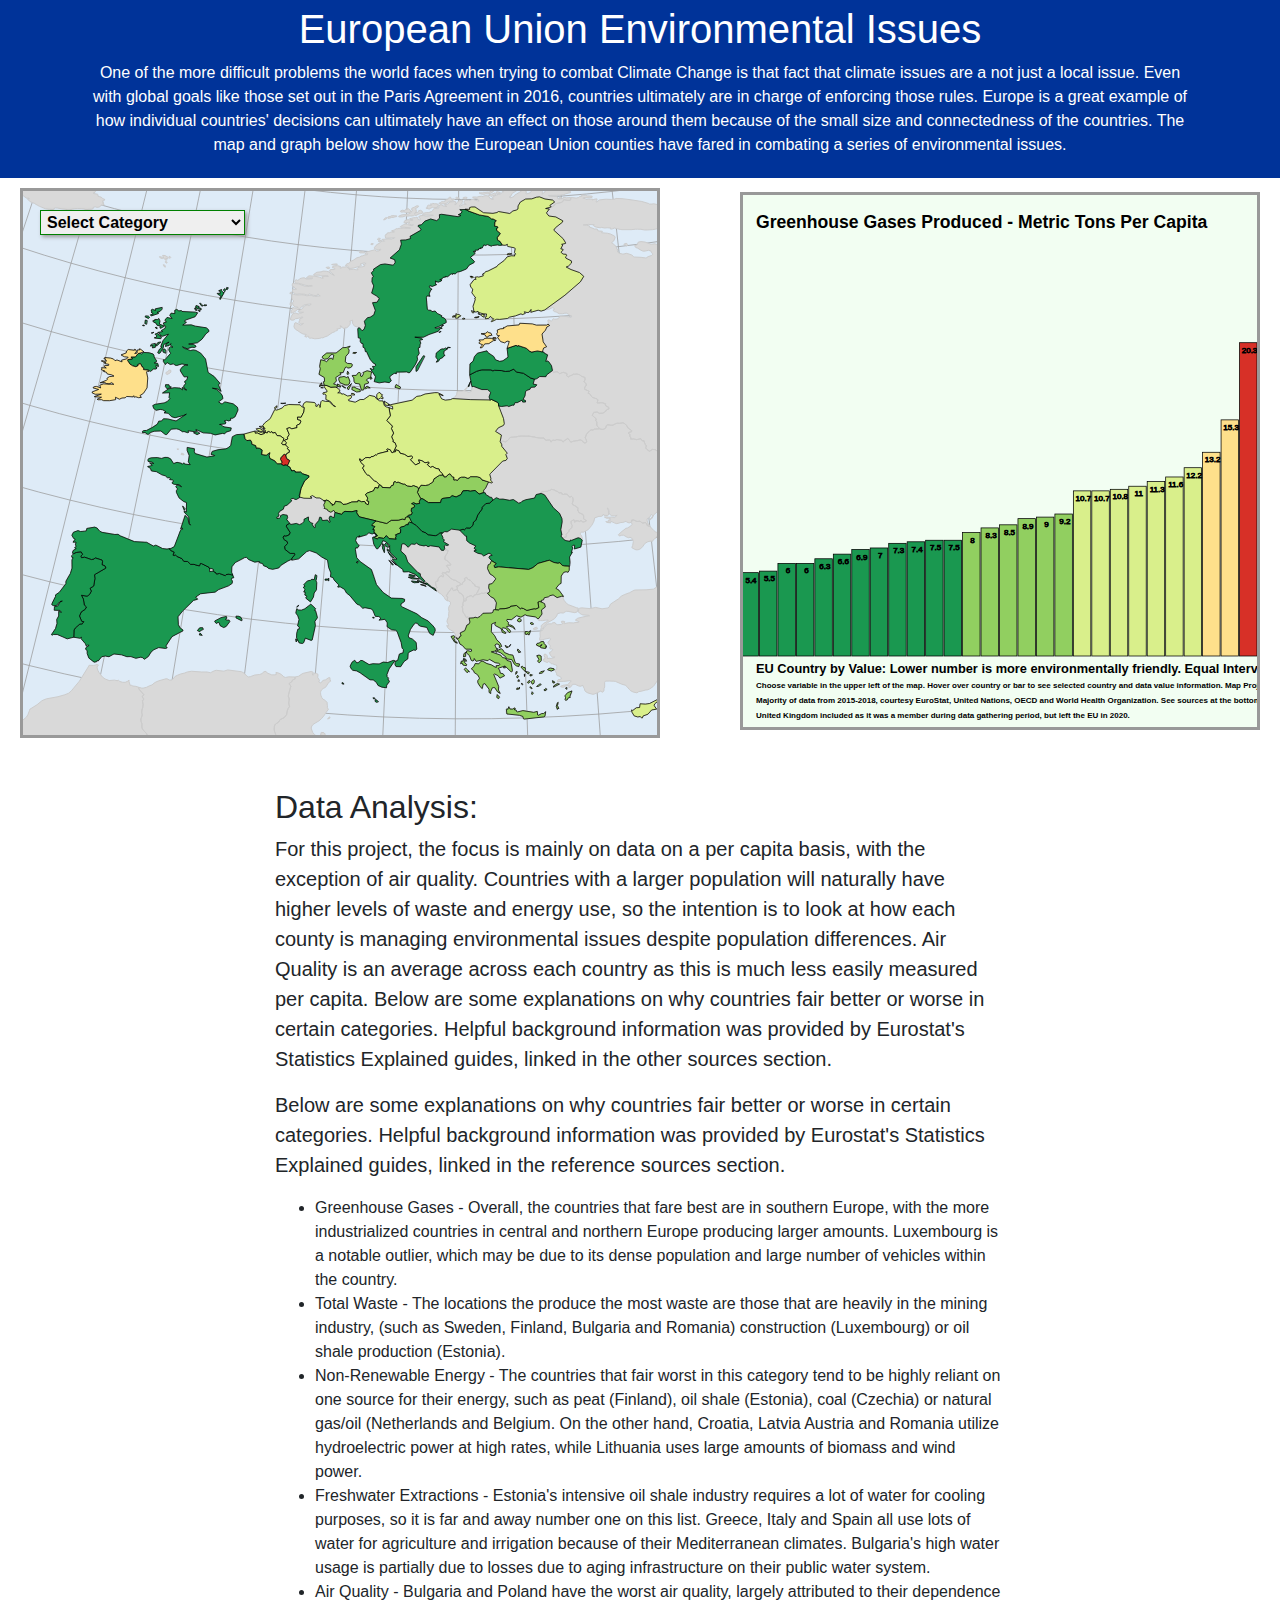
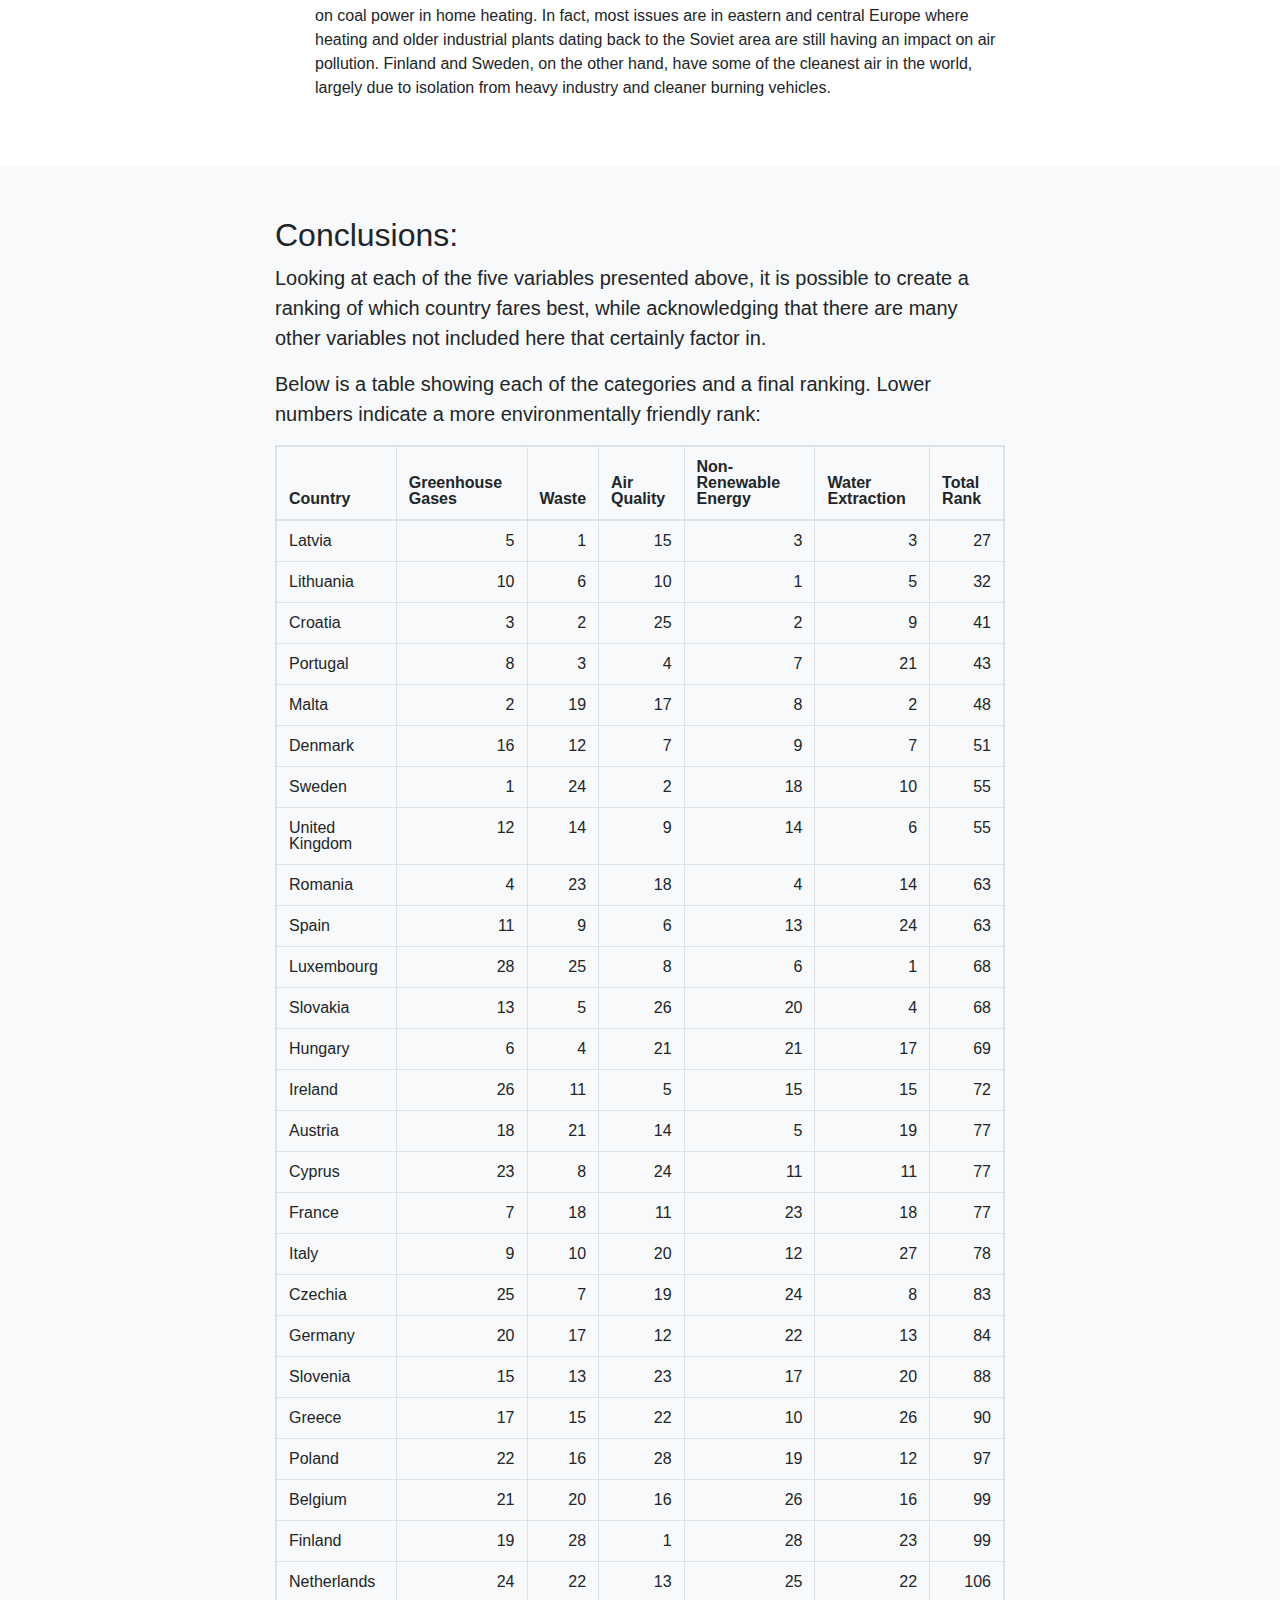
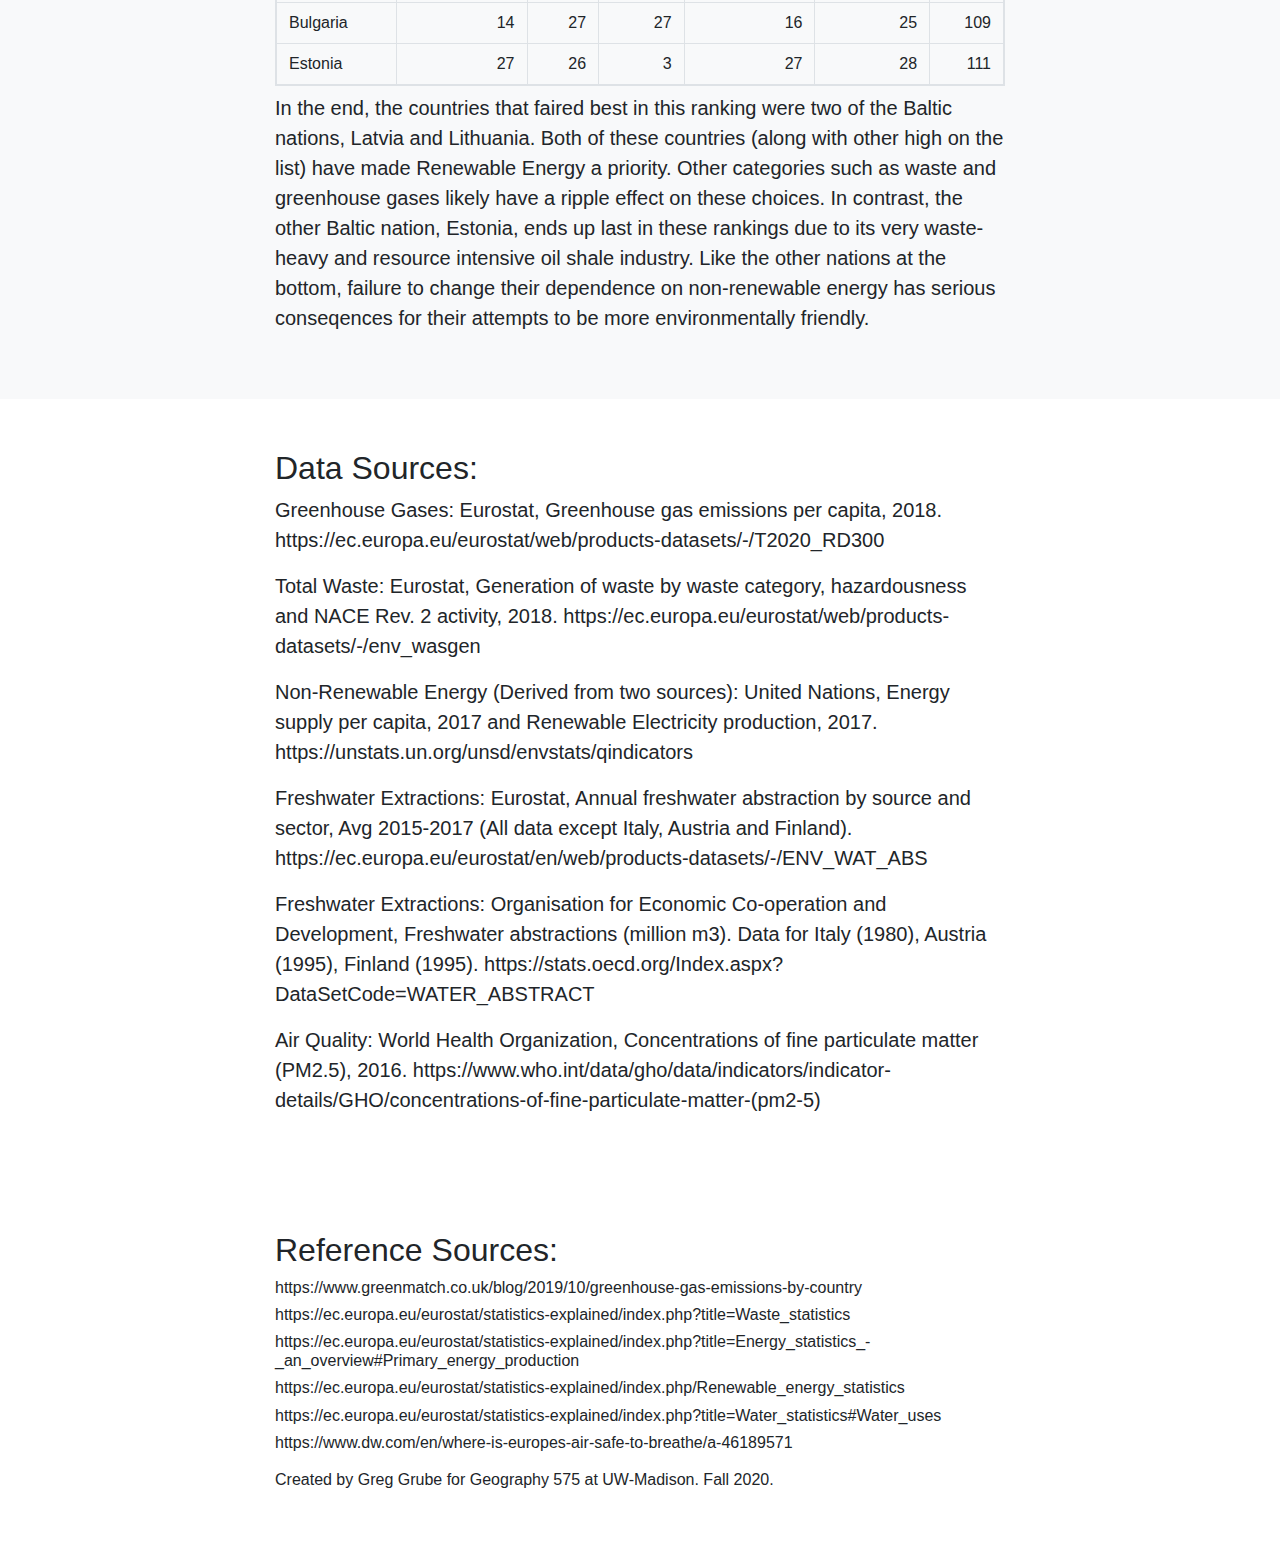
==== commit d9b0a9ef: "add opacity to hover" ====
--- a/index.html
+++ b/index.html
@@ -379,7 +379,7 @@
           <p class="lead">Non-Renewable Energy (Derived from two sources): United Nations, Energy supply per capita, 2017 and Renewable Electricity production, 2017. https://unstats.un.org/unsd/envstats/qindicators</p>
           <p class="lead">Freshwater Extractions: Eurostat, Annual freshwater abstraction by source and sector, Avg 2015-2017 (All data except Italy, Austria and Finland). https://ec.europa.eu/eurostat/en/web/products-datasets/-/ENV_WAT_ABS</p> 
           <p class="lead">Freshwater Extractions: Organisation for Economic Co-operation and Development, Freshwater abstractions (million m3). Data for Italy (1980), Austria (1995), Finland (1995). https://stats.oecd.org/Index.aspx?DataSetCode=WATER_ABSTRACT</p>
-          <p class="lead">Air Quality: World Health Organization, Freshwater abstractions (million m3). 2016. https://www.who.int/data/gho/data/indicators/indicator-details/GHO/concentrations-of-fine-particulate-matter-(pm2-5)</p>
+          <p class="lead">Air Quality: World Health Organization, Concentrations of fine particulate matter (PM2.5), 2016. https://www.who.int/data/gho/data/indicators/indicator-details/GHO/concentrations-of-fine-particulate-matter-(pm2-5)</p>
           
             
         </div>
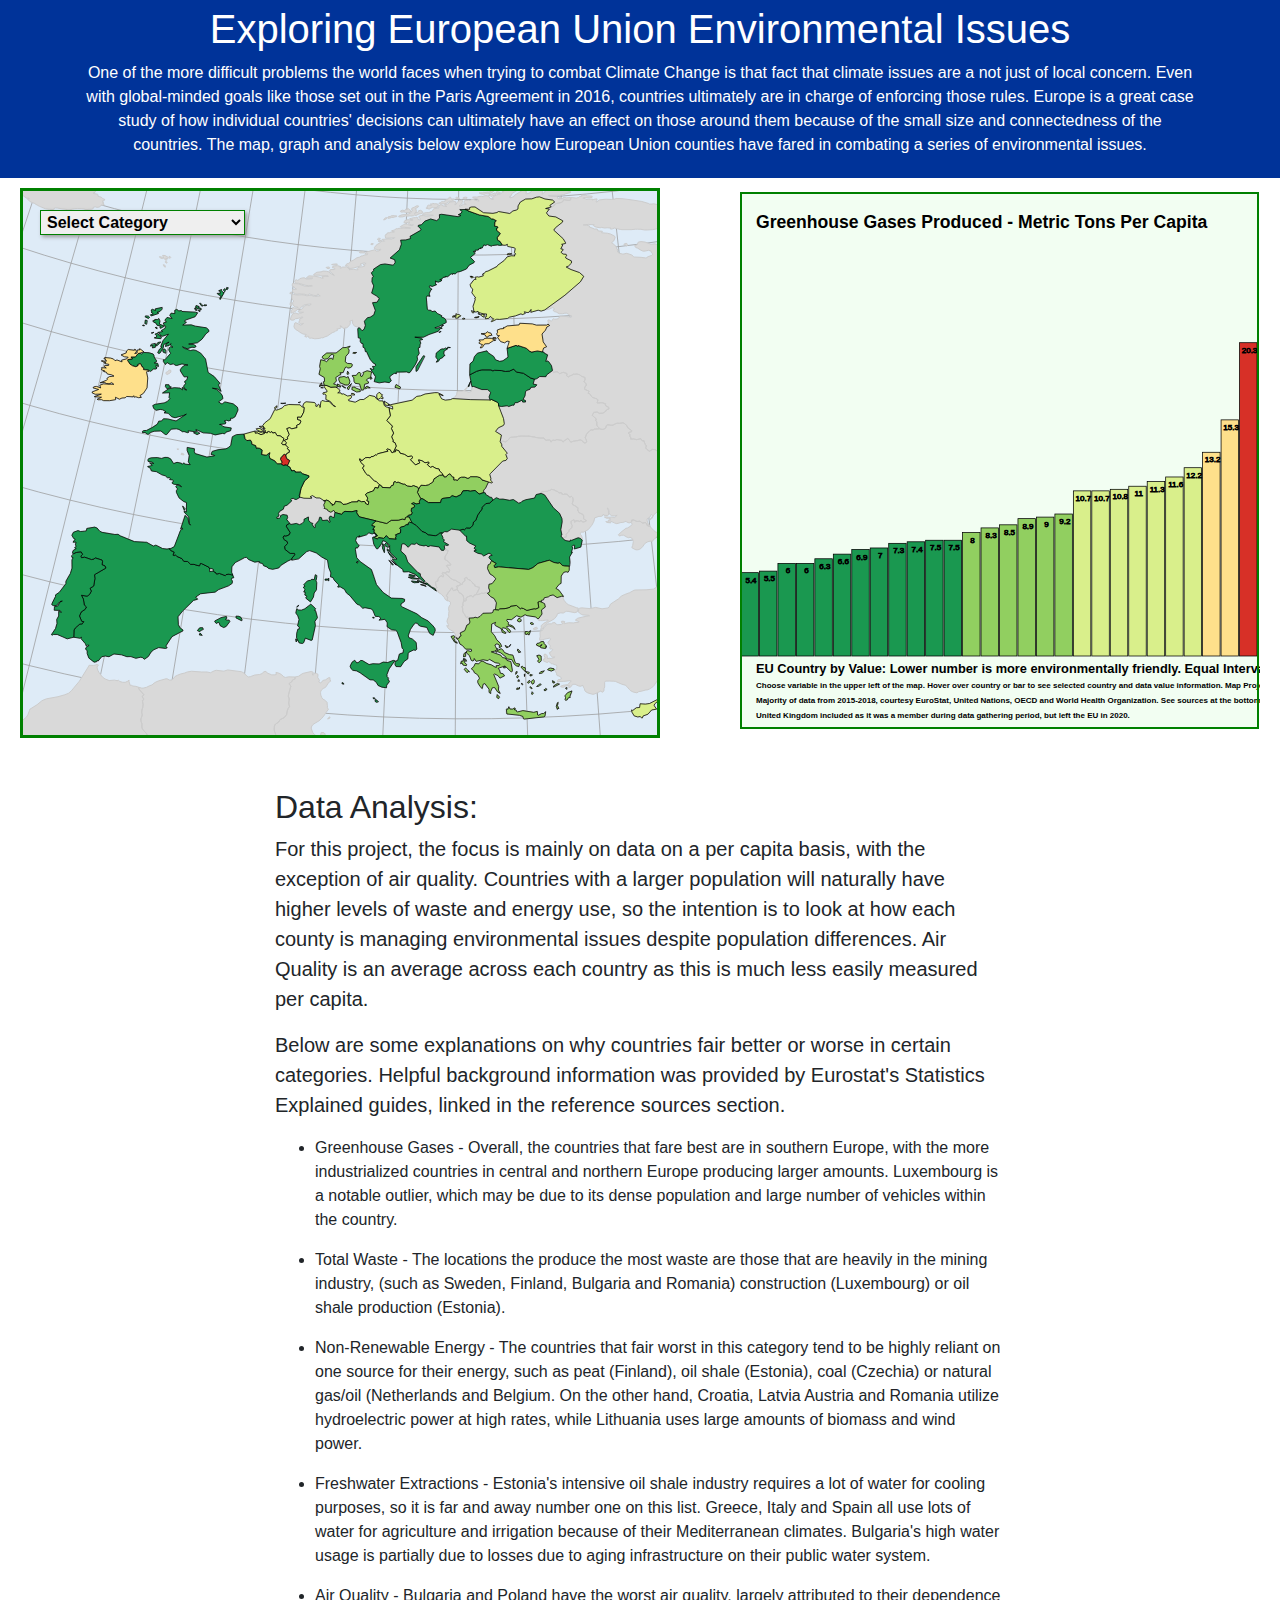
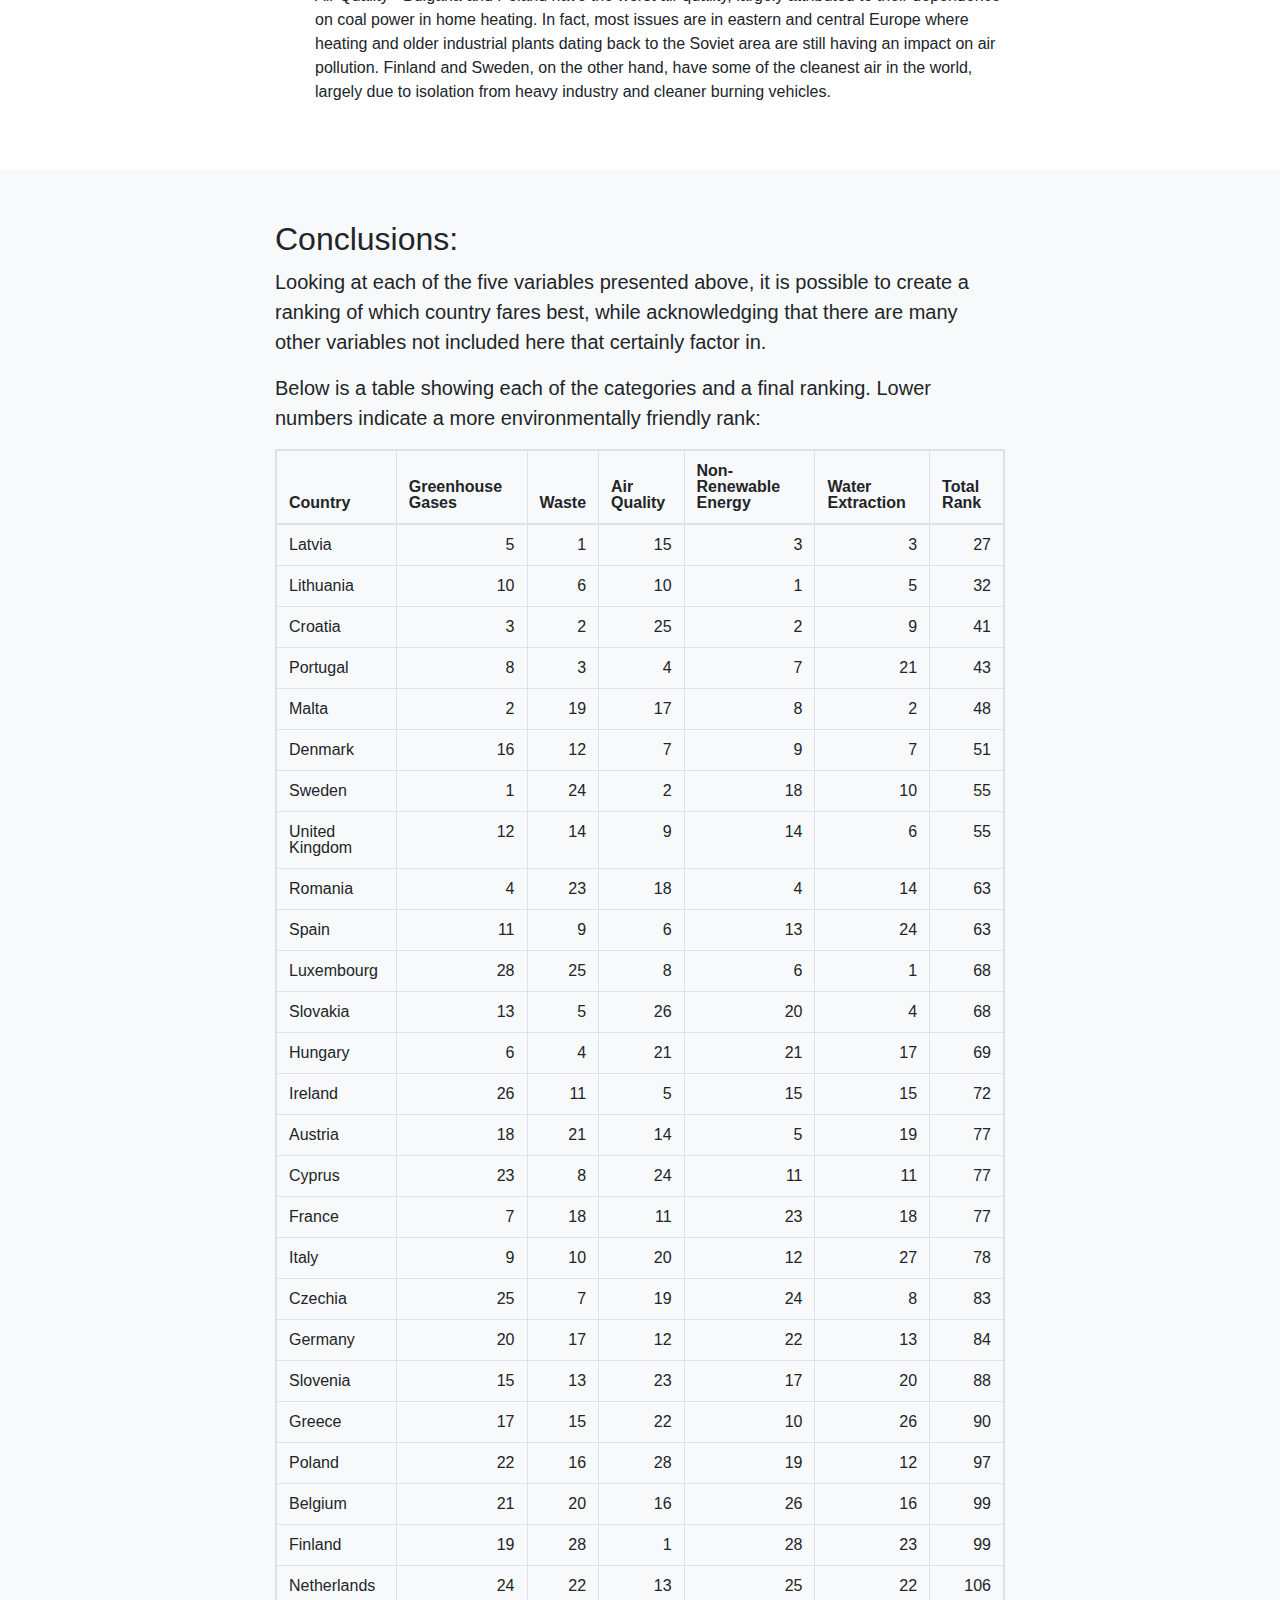
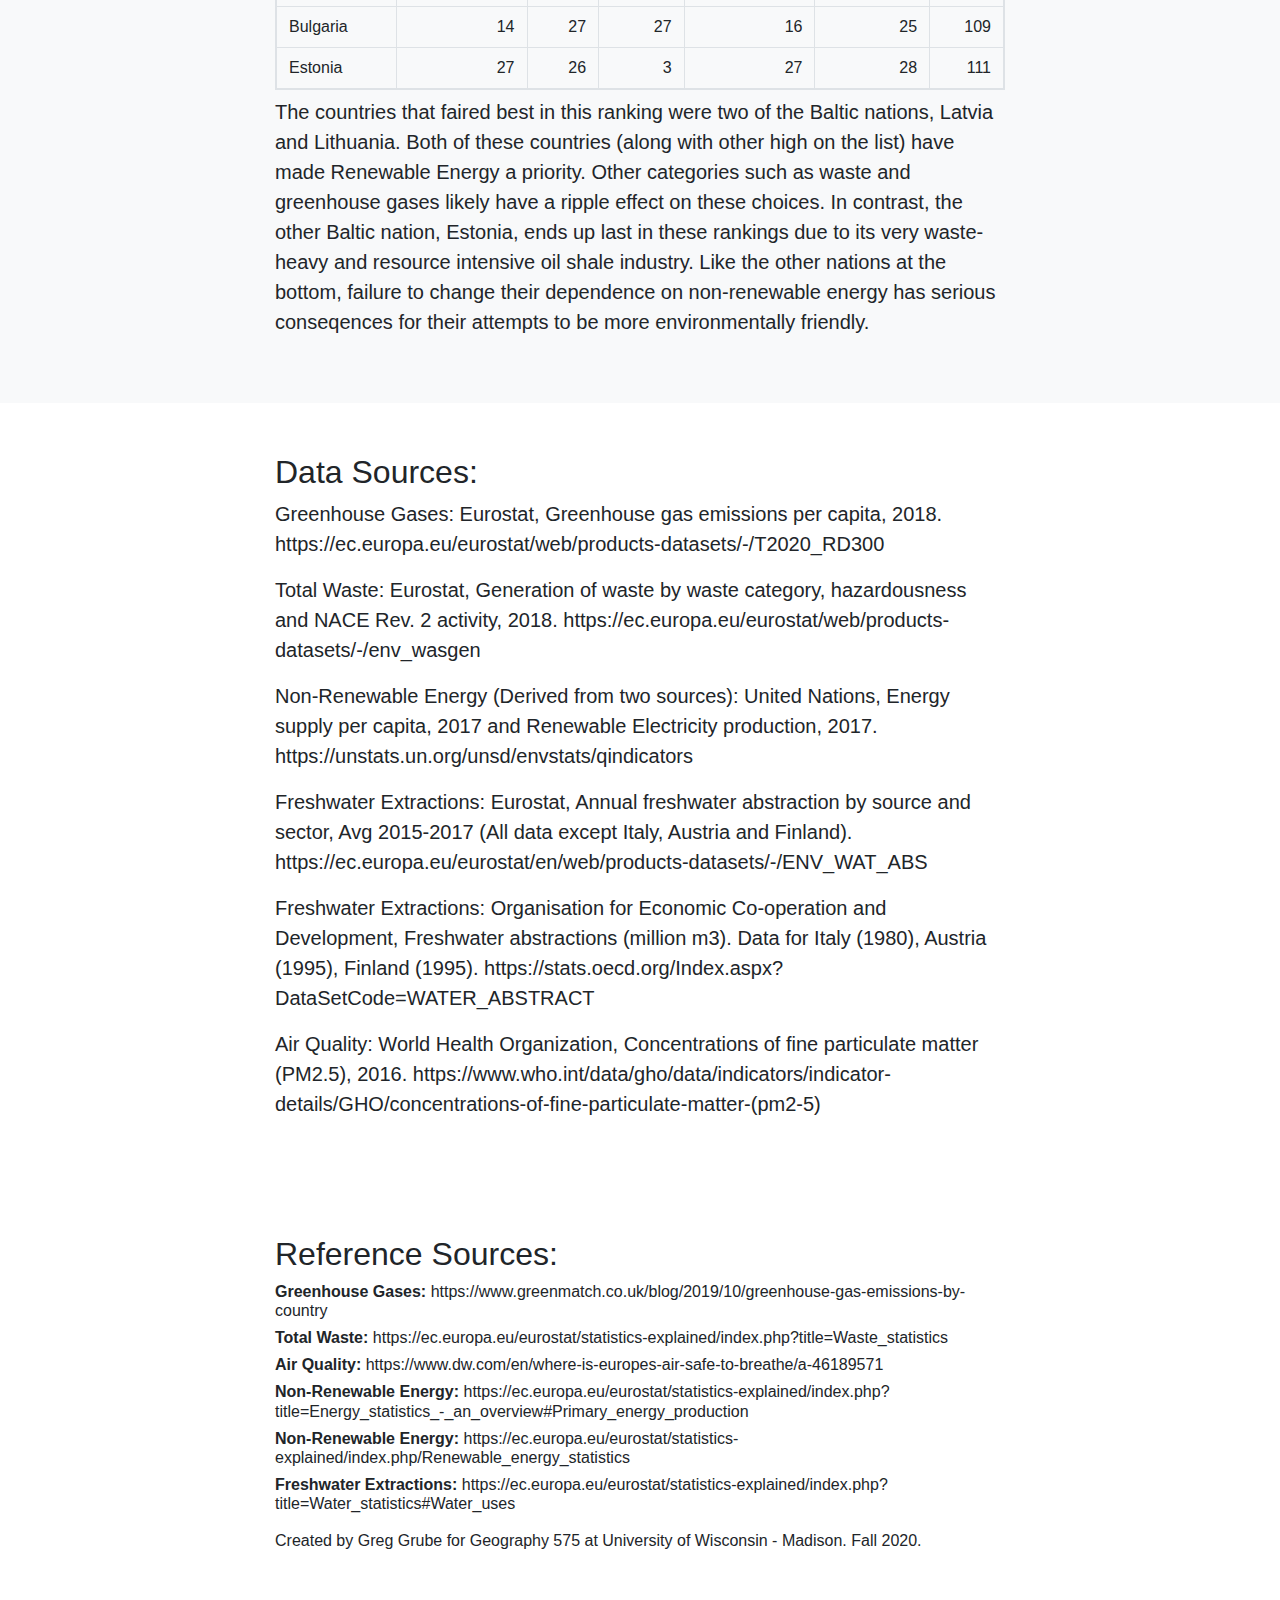
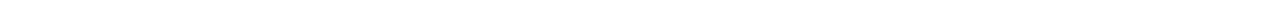
==== commit 319c8830: "HTML formatting" ====
--- a/index.html
+++ b/index.html
@@ -24,9 +24,9 @@
 
         <header class="bg-primary text-white">
             <div class="container text-center">
-                <h1>European Union Environmental Issues</h1>
+                <h1>Exploring European Union Environmental Issues</h1>
                     
-                <p id="Welcome"> One of the more difficult problems the world faces when trying to combat Climate Change is that fact that climate issues are a not just a local issue. Even with global goals like those set out in the Paris Agreement in 2016, countries ultimately are in charge of enforcing those rules. Europe is a great example of how individual countries' decisions can ultimately have an effect on those around them because of the small size and connectedness of the countries. The map and graph below show how the European Union counties have fared in combating a series of environmental issues.
+                <p id="Welcome"> One of the more difficult problems the world faces when trying to combat Climate Change is that fact that climate issues are a not just of local concern. Even with global-minded goals like those set out in the Paris Agreement in 2016, countries ultimately are in charge of enforcing those rules. Europe is a great case study of how individual countries' decisions can ultimately have an effect on those around them because of the small size and connectedness of the countries. The map, graph and analysis below explore how European Union counties have fared in combating a series of environmental issues.
               
             </div>
         </header>
@@ -40,19 +40,19 @@
       <div class="row">
         <div class="col-lg-8 mx-auto">
           <h2>Data Analysis:</h2>
-          <p class="lead">For this project, the focus is mainly on data on a per capita basis, with the exception of air quality. Countries with a larger population will naturally have higher levels of waste and energy use, so the intention is to look at how each county is managing environmental issues despite population differences. Air Quality is an average across each country as this is much less easily measured per capita. Below are some explanations on why countries fair better or worse in certain categories. Helpful background information was provided by Eurostat's Statistics Explained guides, linked in the other sources section.</p>
+          <p class="lead">For this project, the focus is mainly on data on a per capita basis, with the exception of air quality. Countries with a larger population will naturally have higher levels of waste and energy use, so the intention is to look at how each county is managing environmental issues despite population differences. Air Quality is an average across each country as this is much less easily measured per capita. </p>
         
           <p class="lead">Below are some explanations on why countries fair better or worse in certain categories. Helpful background information was provided by Eurostat's Statistics Explained guides, linked in the reference sources section.</p>
             
           <ul>
             <li>Greenhouse Gases - Overall, the countries that fare best are in southern Europe, with the more industrialized countries in central and northern Europe producing larger amounts. Luxembourg is a notable  outlier, which may be due to its dense population and large number of vehicles within the country.</li>
-              
+            <p></p>  
             <li>Total Waste - The locations the produce the most waste are those that are heavily in the mining industry, (such as Sweden, Finland, Bulgaria and Romania) construction (Luxembourg) or oil shale production (Estonia).</li>
-              
+            <p></p>   
             <li>Non-Renewable Energy - The countries that fair worst in this category tend to be highly reliant on one source for their energy, such as peat (Finland), oil shale (Estonia), coal (Czechia) or natural gas/oil (Netherlands and Belgium. On the other hand, Croatia, Latvia Austria and Romania utilize hydroelectric power at high rates, while Lithuania uses large amounts of biomass and wind power. </li>
-              
+            <p></p>   
             <li>Freshwater Extractions - Estonia's intensive oil shale industry requires a lot of water for cooling purposes, so it is far and away number one on this list. Greece, Italy and Spain all use lots of water for agriculture and irrigation because of their Mediterranean climates. Bulgaria's high water usage is partially due to losses due to aging infrastructure on their public water system.</li>
-            
+            <p></p> 
             <li>Air Quality - Bulgaria and Poland have the worst air quality, largely attributed to their dependence on coal power in home heating. In fact, most issues are in eastern and central Europe where heating and older industrial plants dating back to the Soviet area are still having an impact on air pollution. Finland and Sweden, on the other hand, have some of the cleanest air in the world, largely due to isolation from heavy industry and cleaner burning vehicles.</li>
             
           </ul>
@@ -362,7 +362,7 @@
             </tr>
             </tbody></table>
             
-            <p class="lead">In the end, the countries that faired best in this ranking were two of the Baltic nations, Latvia and Lithuania. Both of these countries (along with other high on the list) have made Renewable Energy a priority. Other categories such as waste and greenhouse gases likely have a ripple effect on these choices. In contrast, the other Baltic nation, Estonia, ends up last in these rankings due to its very waste-heavy and resource intensive oil shale industry. Like the other nations at the bottom, failure to change their dependence on non-renewable energy has serious conseqences for their attempts to be more environmentally friendly. </p>
+            <p class="lead">The countries that faired best in this ranking were two of the Baltic nations, Latvia and Lithuania. Both of these countries (along with other high on the list) have made Renewable Energy a priority. Other categories such as waste and greenhouse gases likely have a ripple effect on these choices. In contrast, the other Baltic nation, Estonia, ends up last in these rankings due to its very waste-heavy and resource intensive oil shale industry. Like the other nations at the bottom, failure to change their dependence on non-renewable energy has serious conseqences for their attempts to be more environmentally friendly. </p>
     
         </div>
       </div>
@@ -374,12 +374,12 @@
       <div class="row">
         <div class="col-lg-8 mx-auto">
           <h2>Data Sources:</h2>
-          <p class="lead">Greenhouse Gases: Eurostat, Greenhouse gas emissions per capita, 2018. https://ec.europa.eu/eurostat/web/products-datasets/-/T2020_RD300 </p>
-          <p class="lead">Total Waste: Eurostat, Generation of waste by waste category, hazardousness and NACE Rev. 2 activity, 2018. https://ec.europa.eu/eurostat/web/products-datasets/-/env_wasgen </p>
-          <p class="lead">Non-Renewable Energy (Derived from two sources): United Nations, Energy supply per capita, 2017 and Renewable Electricity production, 2017. https://unstats.un.org/unsd/envstats/qindicators</p>
-          <p class="lead">Freshwater Extractions: Eurostat, Annual freshwater abstraction by source and sector, Avg 2015-2017 (All data except Italy, Austria and Finland). https://ec.europa.eu/eurostat/en/web/products-datasets/-/ENV_WAT_ABS</p> 
-          <p class="lead">Freshwater Extractions: Organisation for Economic Co-operation and Development, Freshwater abstractions (million m3). Data for Italy (1980), Austria (1995), Finland (1995). https://stats.oecd.org/Index.aspx?DataSetCode=WATER_ABSTRACT</p>
-          <p class="lead">Air Quality: World Health Organization, Concentrations of fine particulate matter (PM2.5), 2016. https://www.who.int/data/gho/data/indicators/indicator-details/GHO/concentrations-of-fine-particulate-matter-(pm2-5)</p>
+          <p class="lead"><b>Greenhouse Gases:</b> Eurostat, Greenhouse gas emissions per capita, 2018. https://ec.europa.eu/eurostat/web/products-datasets/-/T2020_RD300 </p>
+          <p class="lead"><b>Total Waste:</b> Eurostat, Generation of waste by waste category, hazardousness and NACE Rev. 2 activity, 2018. https://ec.europa.eu/eurostat/web/products-datasets/-/env_wasgen </p>
+          <p class="lead"><b>Non-Renewable Energy</b> (Derived from two sources): United Nations, Energy supply per capita, 2017 and Renewable Electricity production, 2017. https://unstats.un.org/unsd/envstats/qindicators</p>
+          <p class="lead"><b>Freshwater Extractions:</b> Eurostat, Annual freshwater abstraction by source and sector, Avg 2015-2017 (All data except Italy, Austria and Finland). https://ec.europa.eu/eurostat/en/web/products-datasets/-/ENV_WAT_ABS</p> 
+          <p class="lead"><b>Freshwater Extractions:</b> Organisation for Economic Co-operation and Development, Freshwater abstractions (million m3). Data for Italy (1980), Austria (1995), Finland (1995). https://stats.oecd.org/Index.aspx?DataSetCode=WATER_ABSTRACT</p>
+          <p class="lead"><b>Air Quality:</b> World Health Organization, Concentrations of fine particulate matter (PM2.5), 2016. https://www.who.int/data/gho/data/indicators/indicator-details/GHO/concentrations-of-fine-particulate-matter-(pm2-5)</p>
           
             
         </div>
@@ -392,14 +392,15 @@
       <div class="row">
         <div class="col-lg-8 mx-auto">
           <h2>Reference Sources:</h2>
-          <p class="h6">https://www.greenmatch.co.uk/blog/2019/10/greenhouse-gas-emissions-by-country</p>
-          <p class="h6">https://ec.europa.eu/eurostat/statistics-explained/index.php?title=Waste_statistics</p>
-          <p class="h6">https://ec.europa.eu/eurostat/statistics-explained/index.php?title=Energy_statistics_-_an_overview#Primary_energy_production</p>
-          <p class="h6">https://ec.europa.eu/eurostat/statistics-explained/index.php/Renewable_energy_statistics</p>
-          <p class="h6">https://ec.europa.eu/eurostat/statistics-explained/index.php?title=Water_statistics#Water_uses</p>
-          <p class="h6">https://www.dw.com/en/where-is-europes-air-safe-to-breathe/a-46189571</p>
+          <p class="h6"><b>Greenhouse Gases: </b>https://www.greenmatch.co.uk/blog/2019/10/greenhouse-gas-emissions-by-country</p>
+          <p class="h6"><b>Total Waste: </b>https://ec.europa.eu/eurostat/statistics-explained/index.php?title=Waste_statistics</p>
+          <p class="h6"><b>Air Quality: </b>https://www.dw.com/en/where-is-europes-air-safe-to-breathe/a-46189571</p>
+          <p class="h6"><b>Non-Renewable Energy: </b>https://ec.europa.eu/eurostat/statistics-explained/index.php?title=Energy_statistics_-_an_overview#Primary_energy_production</p>
+          <p class="h6"><b>Non-Renewable Energy: </b>https://ec.europa.eu/eurostat/statistics-explained/index.php/Renewable_energy_statistics</p>
+          <p class="h6"><b>Freshwater Extractions: </b>https://ec.europa.eu/eurostat/statistics-explained/index.php?title=Water_statistics#Water_uses</p>
+          
           <p></p>  
-          <p class="h7">Created by Greg Grube for Geography 575 at UW-Madison. Fall 2020.</p>
+          <p class="h7">Created by Greg Grube for Geography 575 at University of Wisconsin - Madison. Fall 2020.</p>
         </div>
       </div>
     </div>
--- a/css/style.css
+++ b/css/style.css
@@ -22,7 +22,7 @@
 }
 
 .map {
-    border: medium solid #999;
+    border: medium solid green;
     margin: 10px 0 0 20px;
 }
 
@@ -77,8 +77,8 @@
 
 .chartFrame {
     fill: none;
-    stroke: #999;
-    stroke-width: 3px;
+    stroke: green;
+    stroke-width: 2.5px;
     shape-rendering: crispEdges;
 }
 
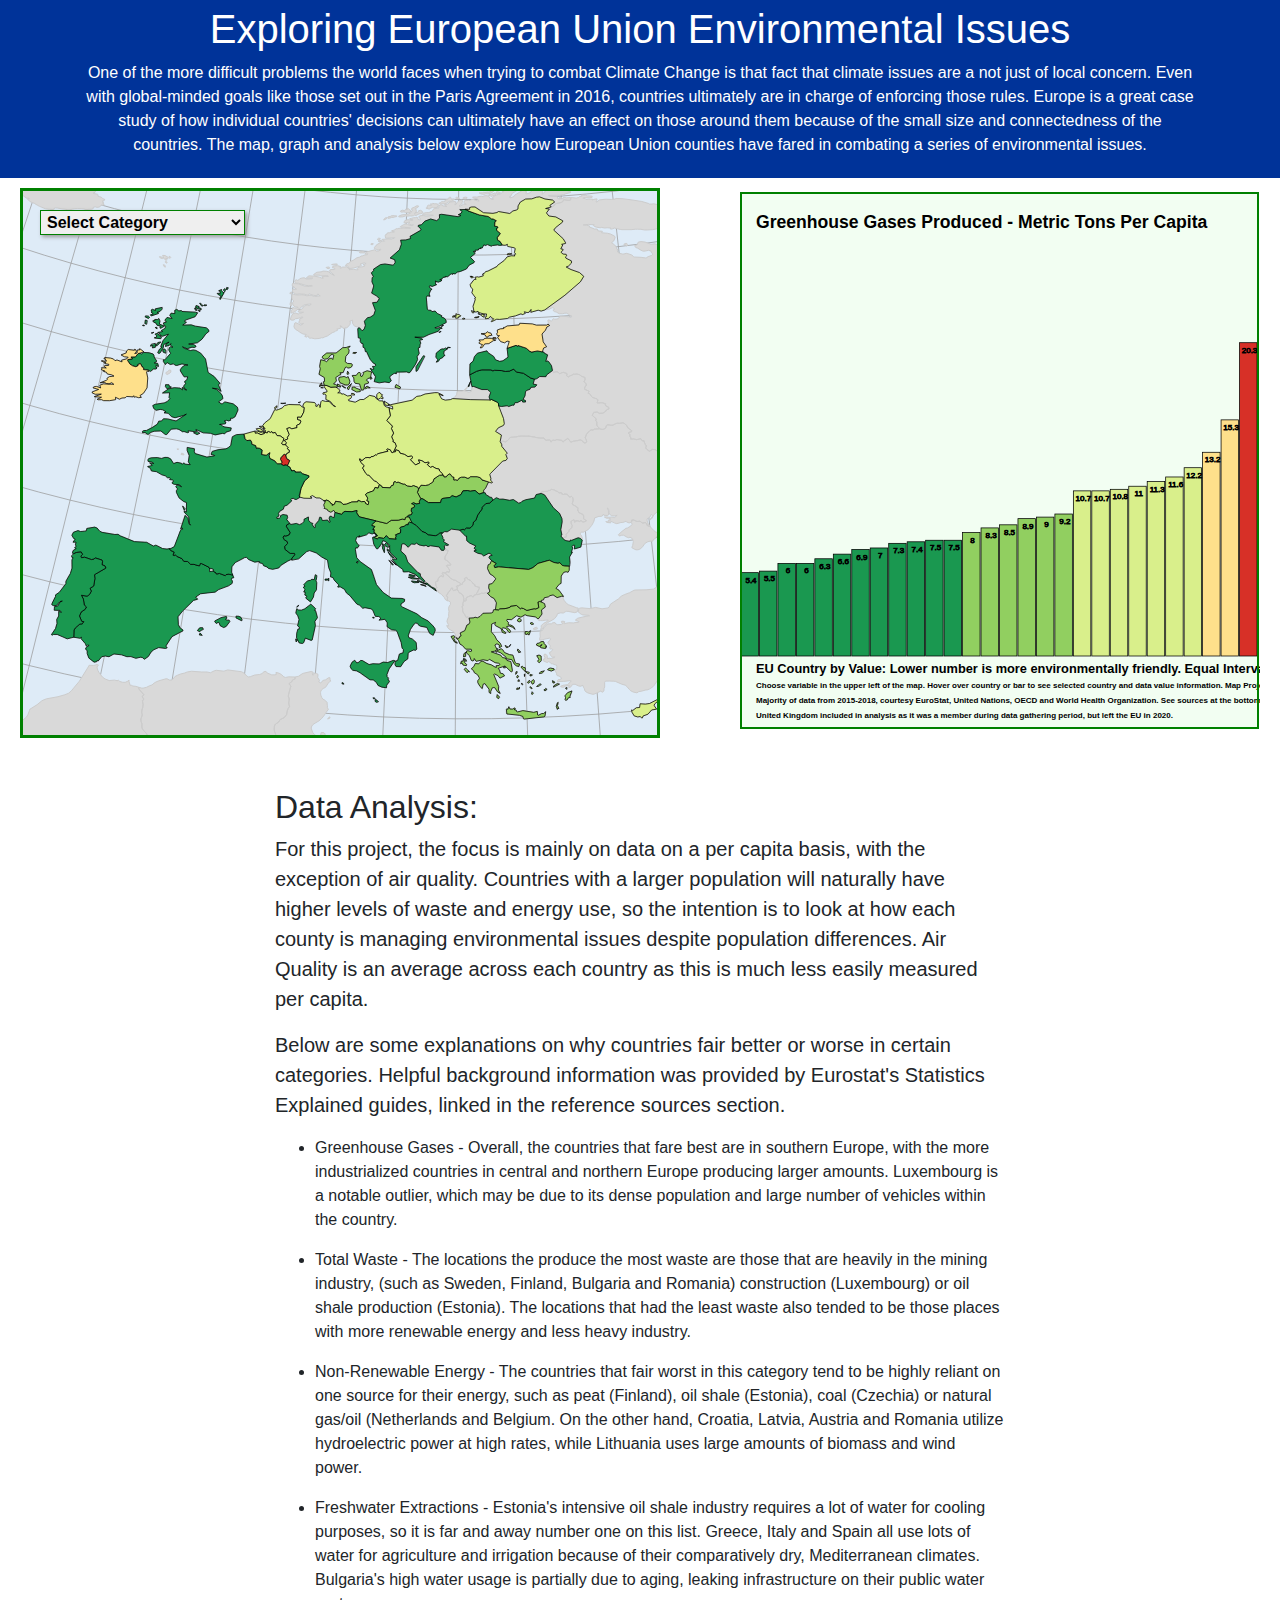
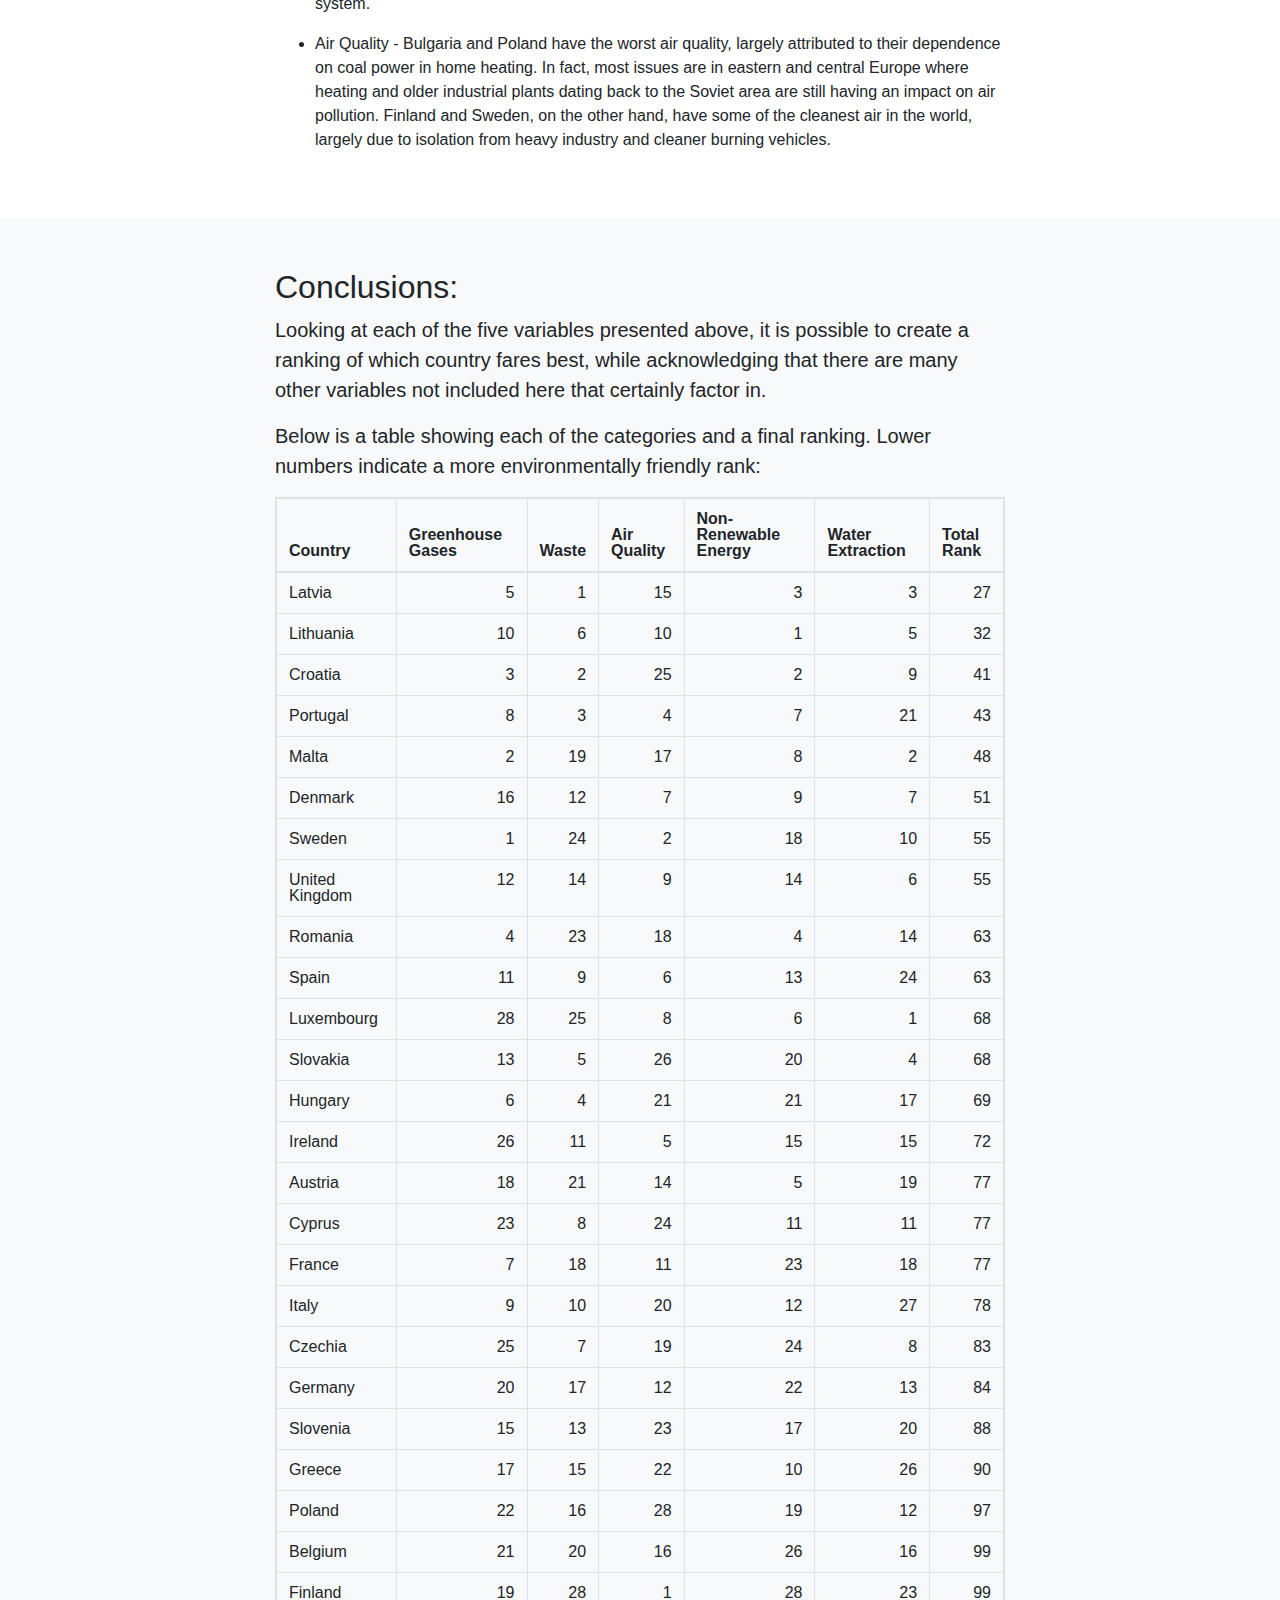
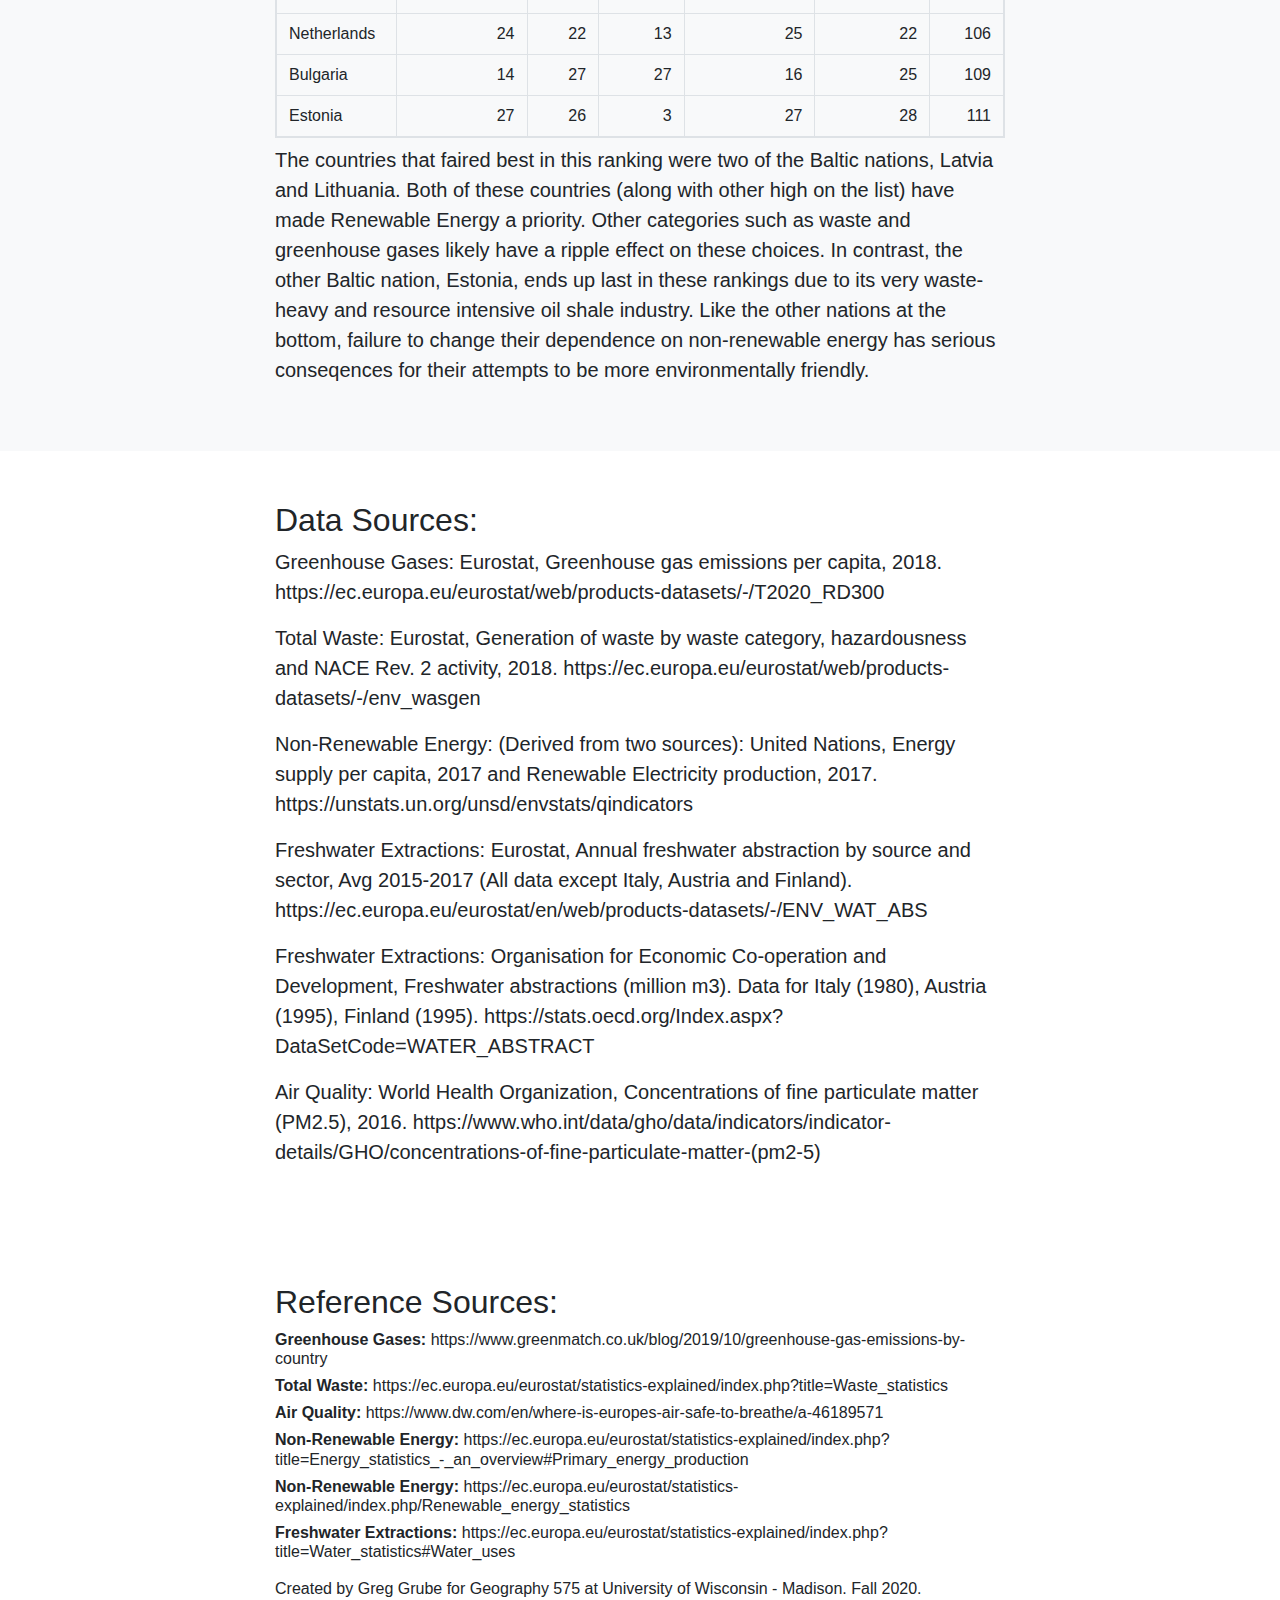
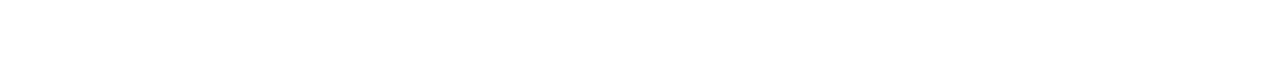
==== commit 7aee4bcb: "Cleanup code" ====
--- a/index.html
+++ b/index.html
@@ -29,6 +29,7 @@
                 <p id="Welcome"> One of the more difficult problems the world faces when trying to combat Climate Change is that fact that climate issues are a not just of local concern. Even with global-minded goals like those set out in the Paris Agreement in 2016, countries ultimately are in charge of enforcing those rules. Europe is a great case study of how individual countries' decisions can ultimately have an effect on those around them because of the small size and connectedness of the countries. The map, graph and analysis below explore how European Union counties have fared in combating a series of environmental issues.
               
             </div>
+            
         </header>
         
         <div class="mapContainer">
@@ -47,11 +48,11 @@
           <ul>
             <li>Greenhouse Gases - Overall, the countries that fare best are in southern Europe, with the more industrialized countries in central and northern Europe producing larger amounts. Luxembourg is a notable  outlier, which may be due to its dense population and large number of vehicles within the country.</li>
             <p></p>  
-            <li>Total Waste - The locations the produce the most waste are those that are heavily in the mining industry, (such as Sweden, Finland, Bulgaria and Romania) construction (Luxembourg) or oil shale production (Estonia).</li>
+            <li>Total Waste - The locations the produce the most waste are those that are heavily in the mining industry, (such as Sweden, Finland, Bulgaria and Romania) construction (Luxembourg) or oil shale production (Estonia). The locations that had the least waste also tended to be those places with more renewable energy and less heavy industry. </li>
             <p></p>   
-            <li>Non-Renewable Energy - The countries that fair worst in this category tend to be highly reliant on one source for their energy, such as peat (Finland), oil shale (Estonia), coal (Czechia) or natural gas/oil (Netherlands and Belgium. On the other hand, Croatia, Latvia Austria and Romania utilize hydroelectric power at high rates, while Lithuania uses large amounts of biomass and wind power. </li>
+            <li>Non-Renewable Energy - The countries that fair worst in this category tend to be highly reliant on one source for their energy, such as peat (Finland), oil shale (Estonia), coal (Czechia) or natural gas/oil (Netherlands and Belgium. On the other hand, Croatia, Latvia, Austria and Romania utilize hydroelectric power at high rates, while Lithuania uses large amounts of biomass and wind power. </li>
             <p></p>   
-            <li>Freshwater Extractions - Estonia's intensive oil shale industry requires a lot of water for cooling purposes, so it is far and away number one on this list. Greece, Italy and Spain all use lots of water for agriculture and irrigation because of their Mediterranean climates. Bulgaria's high water usage is partially due to losses due to aging infrastructure on their public water system.</li>
+            <li>Freshwater Extractions - Estonia's intensive oil shale industry requires a lot of water for cooling purposes, so it is far and away number one on this list. Greece, Italy and Spain all use lots of water for agriculture and irrigation because of their comparatively dry, Mediterranean climates. Bulgaria's high water usage is partially due to aging, leaking infrastructure on their public water system.</li>
             <p></p> 
             <li>Air Quality - Bulgaria and Poland have the worst air quality, largely attributed to their dependence on coal power in home heating. In fact, most issues are in eastern and central Europe where heating and older industrial plants dating back to the Soviet area are still having an impact on air pollution. Finland and Sweden, on the other hand, have some of the cleanest air in the world, largely due to isolation from heavy industry and cleaner burning vehicles.</li>
             
@@ -376,7 +377,7 @@
           <h2>Data Sources:</h2>
           <p class="lead"><b>Greenhouse Gases:</b> Eurostat, Greenhouse gas emissions per capita, 2018. https://ec.europa.eu/eurostat/web/products-datasets/-/T2020_RD300 </p>
           <p class="lead"><b>Total Waste:</b> Eurostat, Generation of waste by waste category, hazardousness and NACE Rev. 2 activity, 2018. https://ec.europa.eu/eurostat/web/products-datasets/-/env_wasgen </p>
-          <p class="lead"><b>Non-Renewable Energy</b> (Derived from two sources): United Nations, Energy supply per capita, 2017 and Renewable Electricity production, 2017. https://unstats.un.org/unsd/envstats/qindicators</p>
+          <p class="lead"><b>Non-Renewable Energy:</b> (Derived from two sources): United Nations, Energy supply per capita, 2017 and Renewable Electricity production, 2017. https://unstats.un.org/unsd/envstats/qindicators</p>
           <p class="lead"><b>Freshwater Extractions:</b> Eurostat, Annual freshwater abstraction by source and sector, Avg 2015-2017 (All data except Italy, Austria and Finland). https://ec.europa.eu/eurostat/en/web/products-datasets/-/ENV_WAT_ABS</p> 
           <p class="lead"><b>Freshwater Extractions:</b> Organisation for Economic Co-operation and Development, Freshwater abstractions (million m3). Data for Italy (1980), Austria (1995), Finland (1995). https://stats.oecd.org/Index.aspx?DataSetCode=WATER_ABSTRACT</p>
           <p class="lead"><b>Air Quality:</b> World Health Organization, Concentrations of fine particulate matter (PM2.5), 2016. https://www.who.int/data/gho/data/indicators/indicator-details/GHO/concentrations-of-fine-particulate-matter-(pm2-5)</p>
@@ -411,9 +412,6 @@
 		<!--put your external script links here-->
 		<script type="text/javascript" src="lib/jquery-3.5.1.js"></script>
         <script type="text/javascript" src="lib/d3_v4/d3.js"></script>
-        <script type="text/javascript" src="lib/d3-queue/d3-queue.js"></script>
-        <script type="text/javascript" src="lib/d3-collection/d3-collection.js"></script>
-        <script type="text/javascript" src="lib/d3-request/d3-request.js"></script>
         <script type="text/javascript" src="lib/topojson/topojson.js"></script>
 		<script type="text/javascript" src="js/main.js"></script>
 	</body>
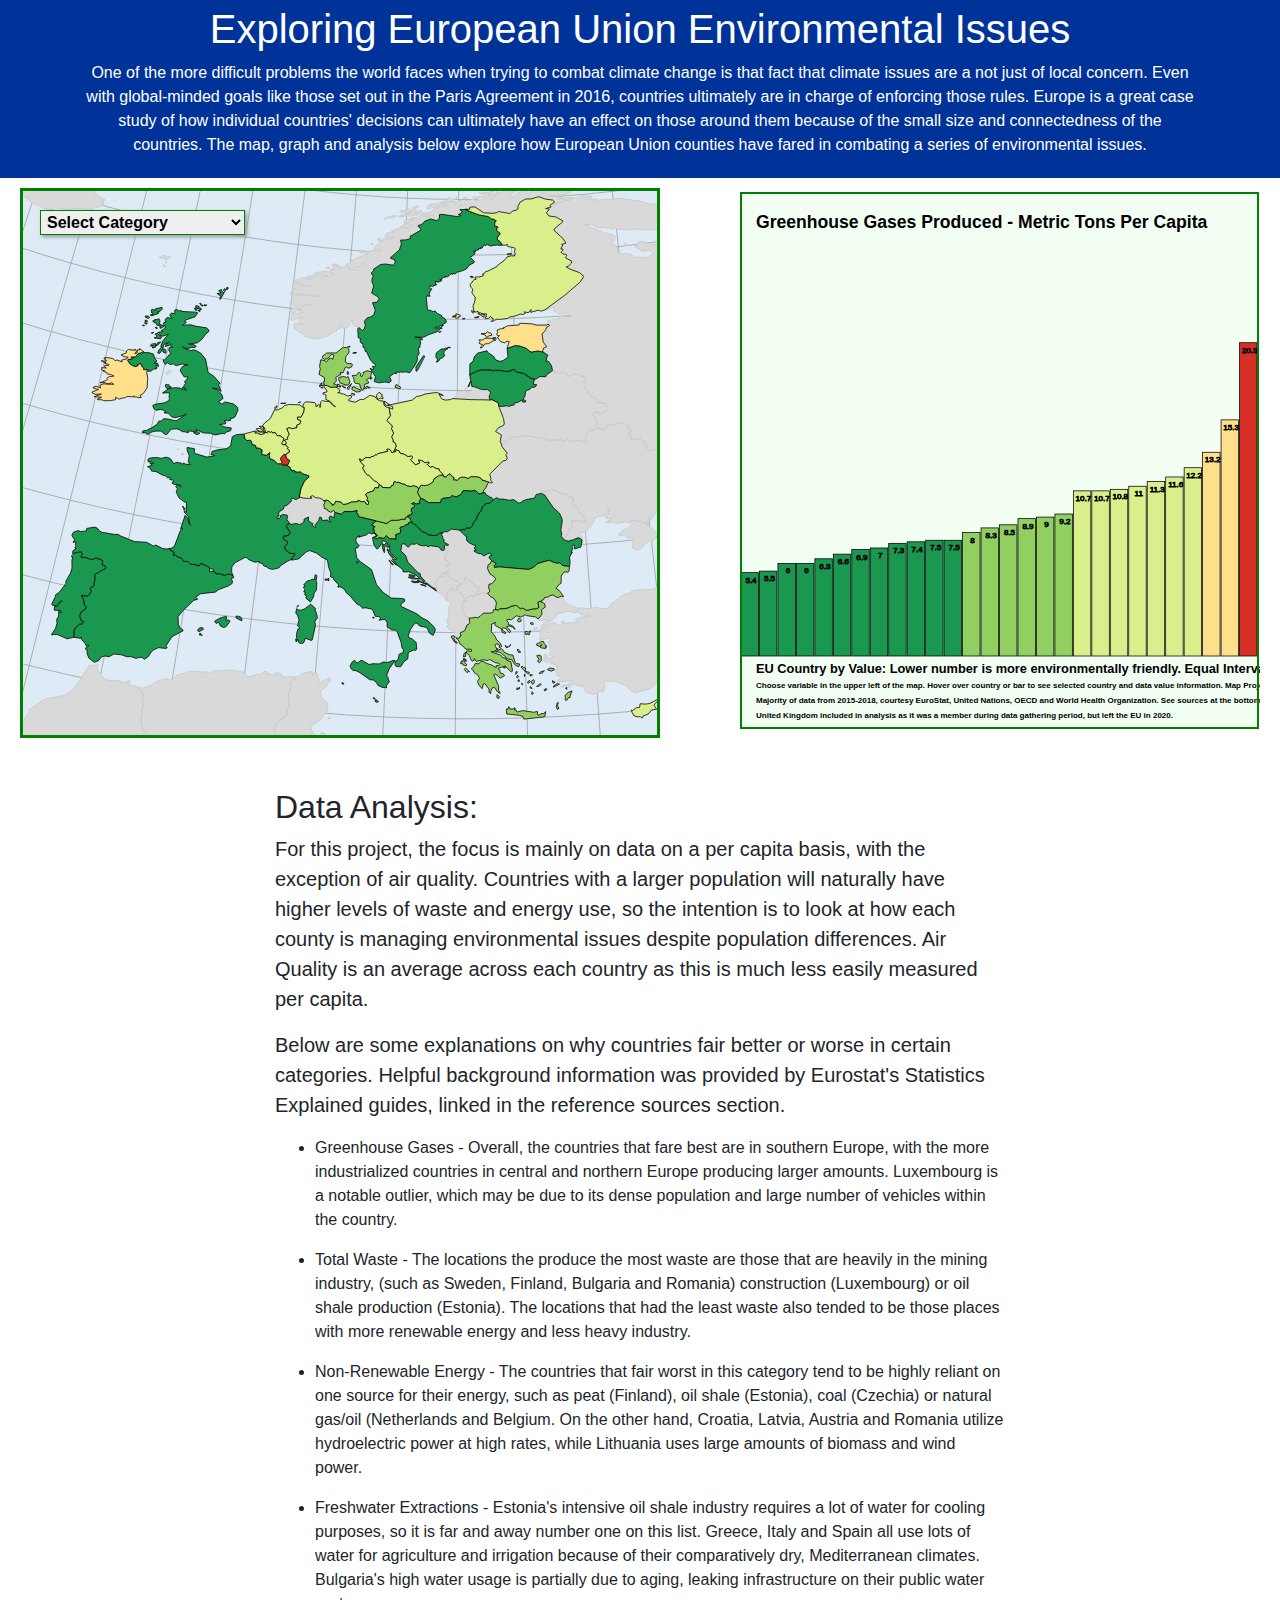
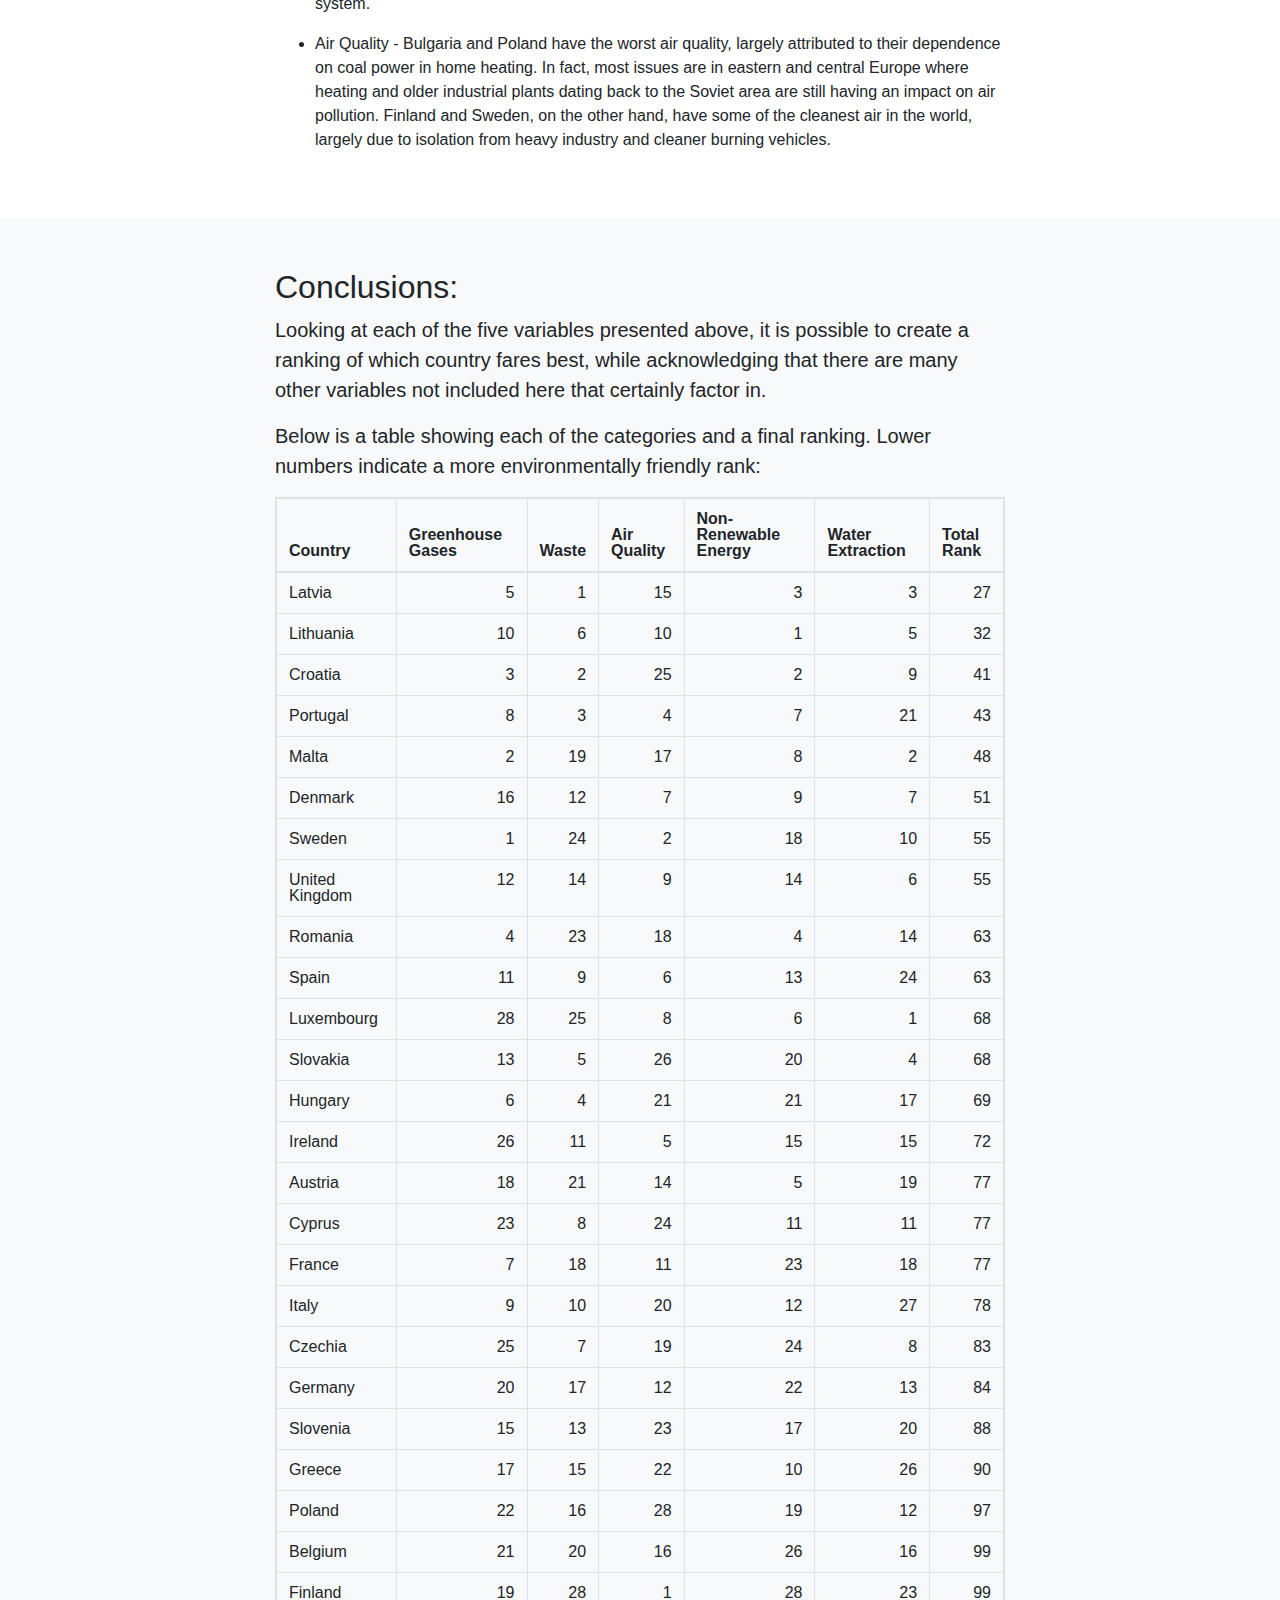
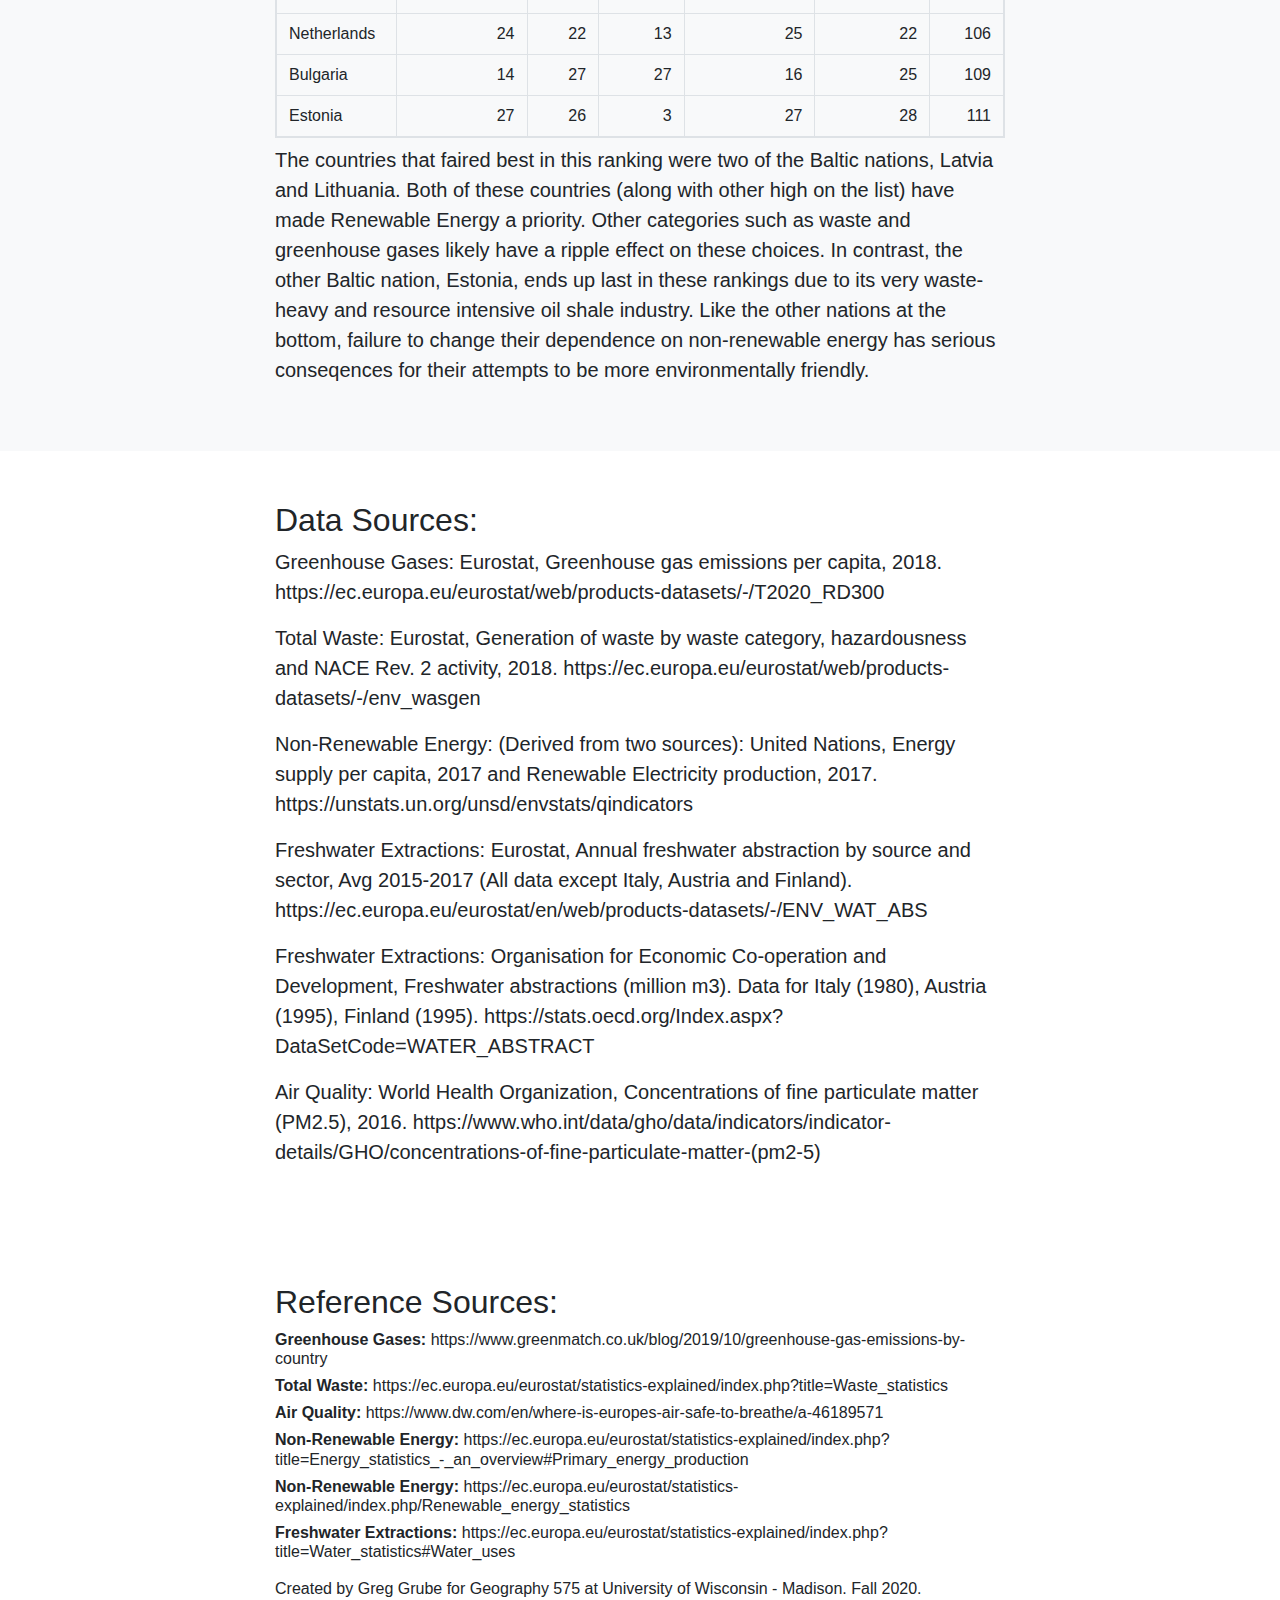
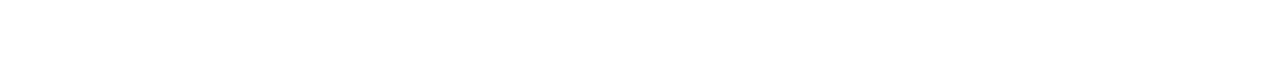
==== commit e3dd18a6: "Minor text change" ====
--- a/index.html
+++ b/index.html
@@ -26,7 +26,7 @@
             <div class="container text-center">
                 <h1>Exploring European Union Environmental Issues</h1>
                     
-                <p id="Welcome"> One of the more difficult problems the world faces when trying to combat Climate Change is that fact that climate issues are a not just of local concern. Even with global-minded goals like those set out in the Paris Agreement in 2016, countries ultimately are in charge of enforcing those rules. Europe is a great case study of how individual countries' decisions can ultimately have an effect on those around them because of the small size and connectedness of the countries. The map, graph and analysis below explore how European Union counties have fared in combating a series of environmental issues.
+                <p id="Welcome"> One of the more difficult problems the world faces when trying to combat climate change is that fact that climate issues are a not just of local concern. Even with global-minded goals like those set out in the Paris Agreement in 2016, countries ultimately are in charge of enforcing those rules. Europe is a great case study of how individual countries' decisions can ultimately have an effect on those around them because of the small size and connectedness of the countries. The map, graph and analysis below explore how European Union counties have fared in combating a series of environmental issues.
               
             </div>
             
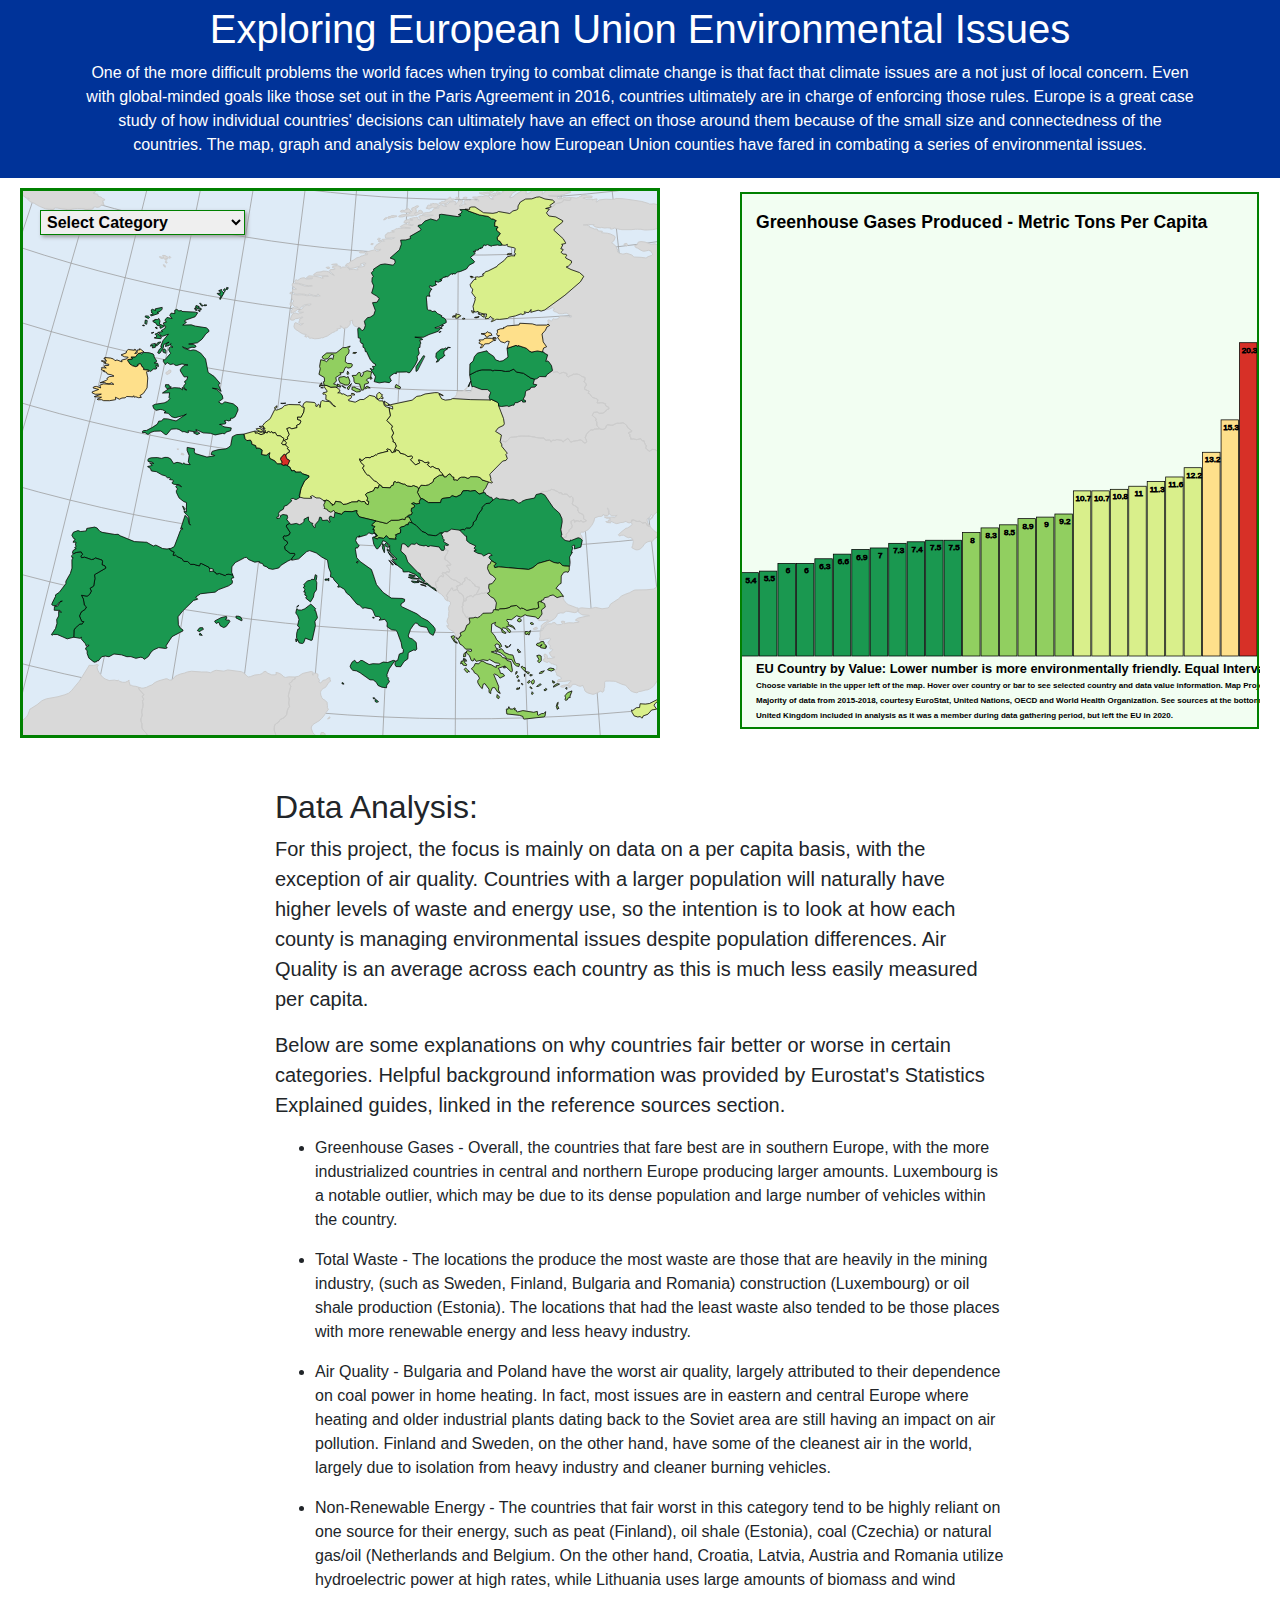
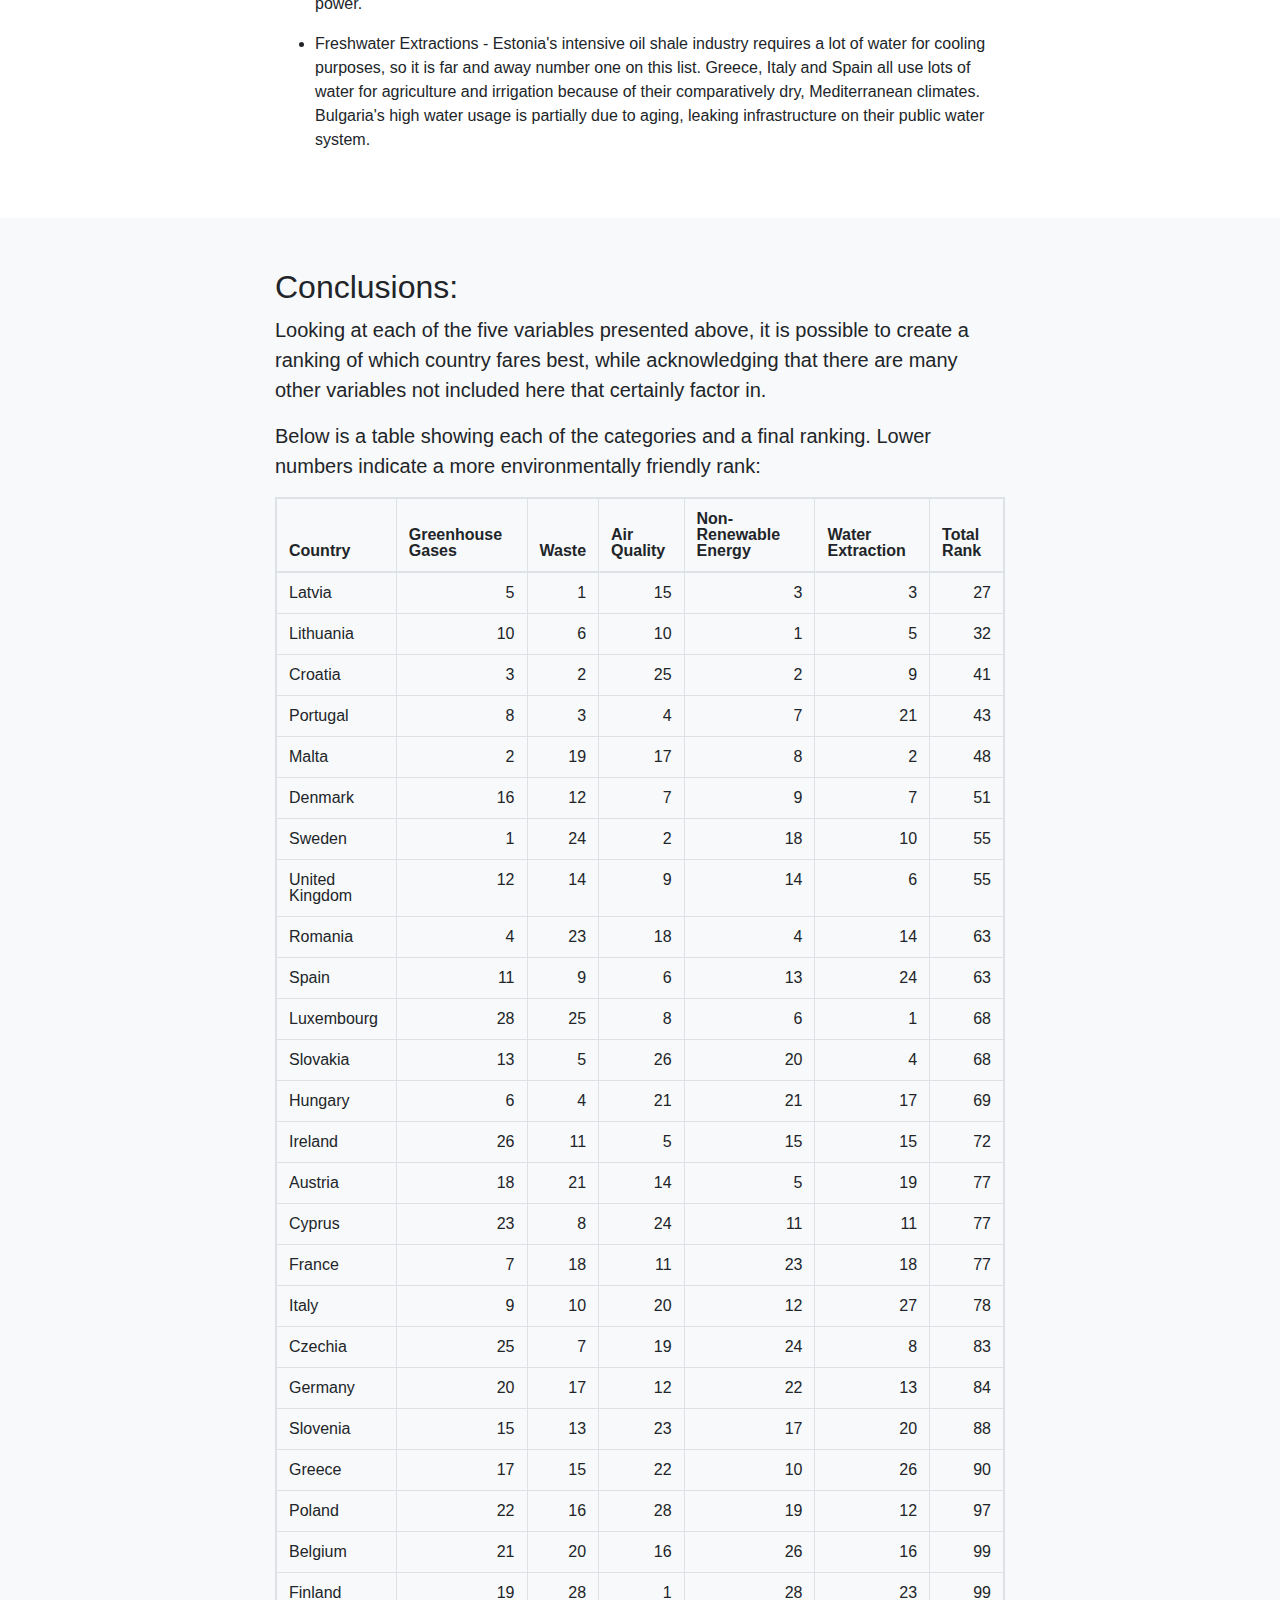
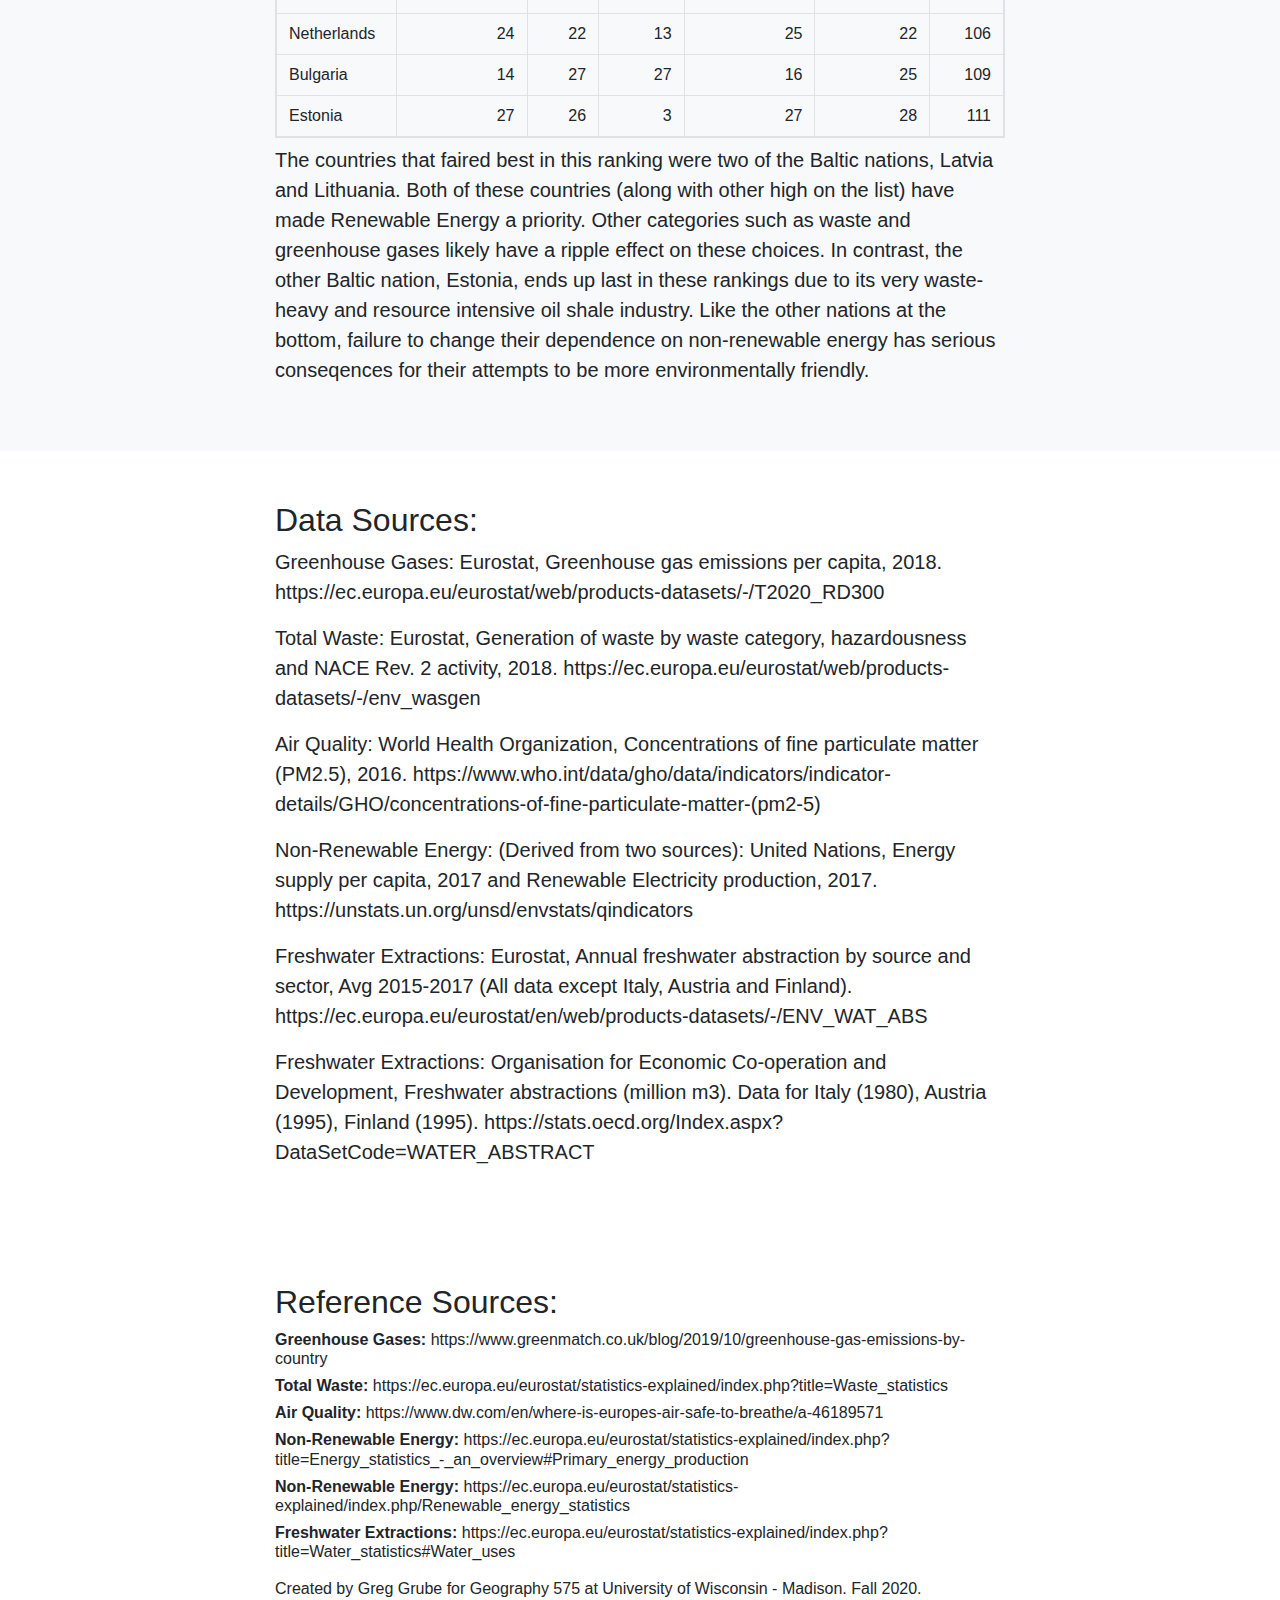
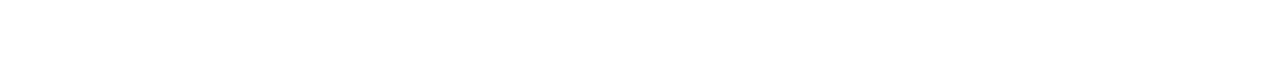
==== commit 070c0ad6: "Change order of items" ====
--- a/index.html
+++ b/index.html
@@ -49,12 +49,13 @@
             <li>Greenhouse Gases - Overall, the countries that fare best are in southern Europe, with the more industrialized countries in central and northern Europe producing larger amounts. Luxembourg is a notable  outlier, which may be due to its dense population and large number of vehicles within the country.</li>
             <p></p>  
             <li>Total Waste - The locations the produce the most waste are those that are heavily in the mining industry, (such as Sweden, Finland, Bulgaria and Romania) construction (Luxembourg) or oil shale production (Estonia). The locations that had the least waste also tended to be those places with more renewable energy and less heavy industry. </li>
-            <p></p>   
+            <p></p>
+            <li>Air Quality - Bulgaria and Poland have the worst air quality, largely attributed to their dependence on coal power in home heating. In fact, most issues are in eastern and central Europe where heating and older industrial plants dating back to the Soviet area are still having an impact on air pollution. Finland and Sweden, on the other hand, have some of the cleanest air in the world, largely due to isolation from heavy industry and cleaner burning vehicles.</li>
+            <p></p>
             <li>Non-Renewable Energy - The countries that fair worst in this category tend to be highly reliant on one source for their energy, such as peat (Finland), oil shale (Estonia), coal (Czechia) or natural gas/oil (Netherlands and Belgium. On the other hand, Croatia, Latvia, Austria and Romania utilize hydroelectric power at high rates, while Lithuania uses large amounts of biomass and wind power. </li>
             <p></p>   
-            <li>Freshwater Extractions - Estonia's intensive oil shale industry requires a lot of water for cooling purposes, so it is far and away number one on this list. Greece, Italy and Spain all use lots of water for agriculture and irrigation because of their comparatively dry, Mediterranean climates. Bulgaria's high water usage is partially due to aging, leaking infrastructure on their public water system.</li>
-            <p></p> 
-            <li>Air Quality - Bulgaria and Poland have the worst air quality, largely attributed to their dependence on coal power in home heating. In fact, most issues are in eastern and central Europe where heating and older industrial plants dating back to the Soviet area are still having an impact on air pollution. Finland and Sweden, on the other hand, have some of the cleanest air in the world, largely due to isolation from heavy industry and cleaner burning vehicles.</li>
+            <li>Freshwater Extractions - Estonia's intensive oil shale industry requires a lot of water for cooling purposes, so it is far and away number one on this list. Greece, Italy and Spain all use lots of water for agriculture and irrigation because of their comparatively dry, Mediterranean climates. Bulgaria's high water usage is partially due to aging, leaking infrastructure on their public water system.</li> 
+            
             
           </ul>
         </div>
@@ -377,10 +378,11 @@
           <h2>Data Sources:</h2>
           <p class="lead"><b>Greenhouse Gases:</b> Eurostat, Greenhouse gas emissions per capita, 2018. https://ec.europa.eu/eurostat/web/products-datasets/-/T2020_RD300 </p>
           <p class="lead"><b>Total Waste:</b> Eurostat, Generation of waste by waste category, hazardousness and NACE Rev. 2 activity, 2018. https://ec.europa.eu/eurostat/web/products-datasets/-/env_wasgen </p>
+          <p class="lead"><b>Air Quality:</b> World Health Organization, Concentrations of fine particulate matter (PM2.5), 2016. https://www.who.int/data/gho/data/indicators/indicator-details/GHO/concentrations-of-fine-particulate-matter-(pm2-5)</p>
           <p class="lead"><b>Non-Renewable Energy:</b> (Derived from two sources): United Nations, Energy supply per capita, 2017 and Renewable Electricity production, 2017. https://unstats.un.org/unsd/envstats/qindicators</p>
           <p class="lead"><b>Freshwater Extractions:</b> Eurostat, Annual freshwater abstraction by source and sector, Avg 2015-2017 (All data except Italy, Austria and Finland). https://ec.europa.eu/eurostat/en/web/products-datasets/-/ENV_WAT_ABS</p> 
           <p class="lead"><b>Freshwater Extractions:</b> Organisation for Economic Co-operation and Development, Freshwater abstractions (million m3). Data for Italy (1980), Austria (1995), Finland (1995). https://stats.oecd.org/Index.aspx?DataSetCode=WATER_ABSTRACT</p>
-          <p class="lead"><b>Air Quality:</b> World Health Organization, Concentrations of fine particulate matter (PM2.5), 2016. https://www.who.int/data/gho/data/indicators/indicator-details/GHO/concentrations-of-fine-particulate-matter-(pm2-5)</p>
+          
           
             
         </div>
